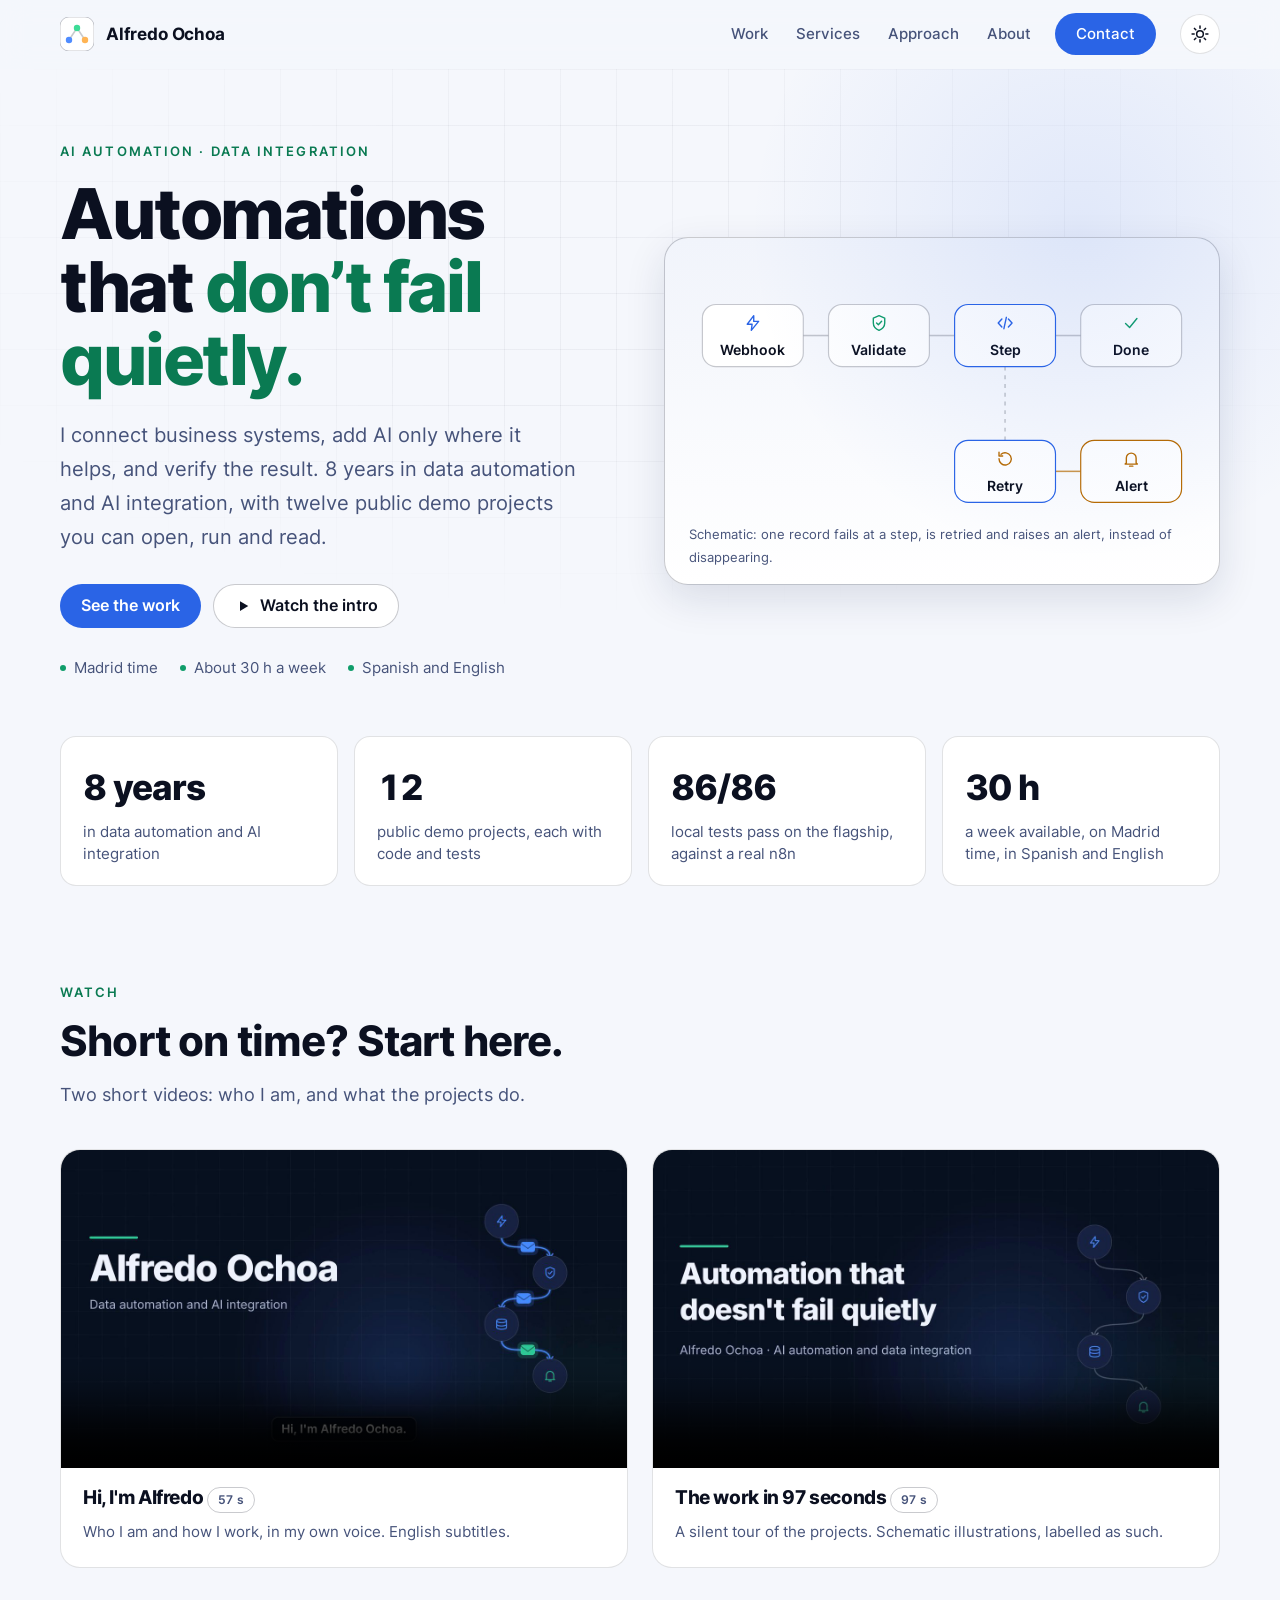
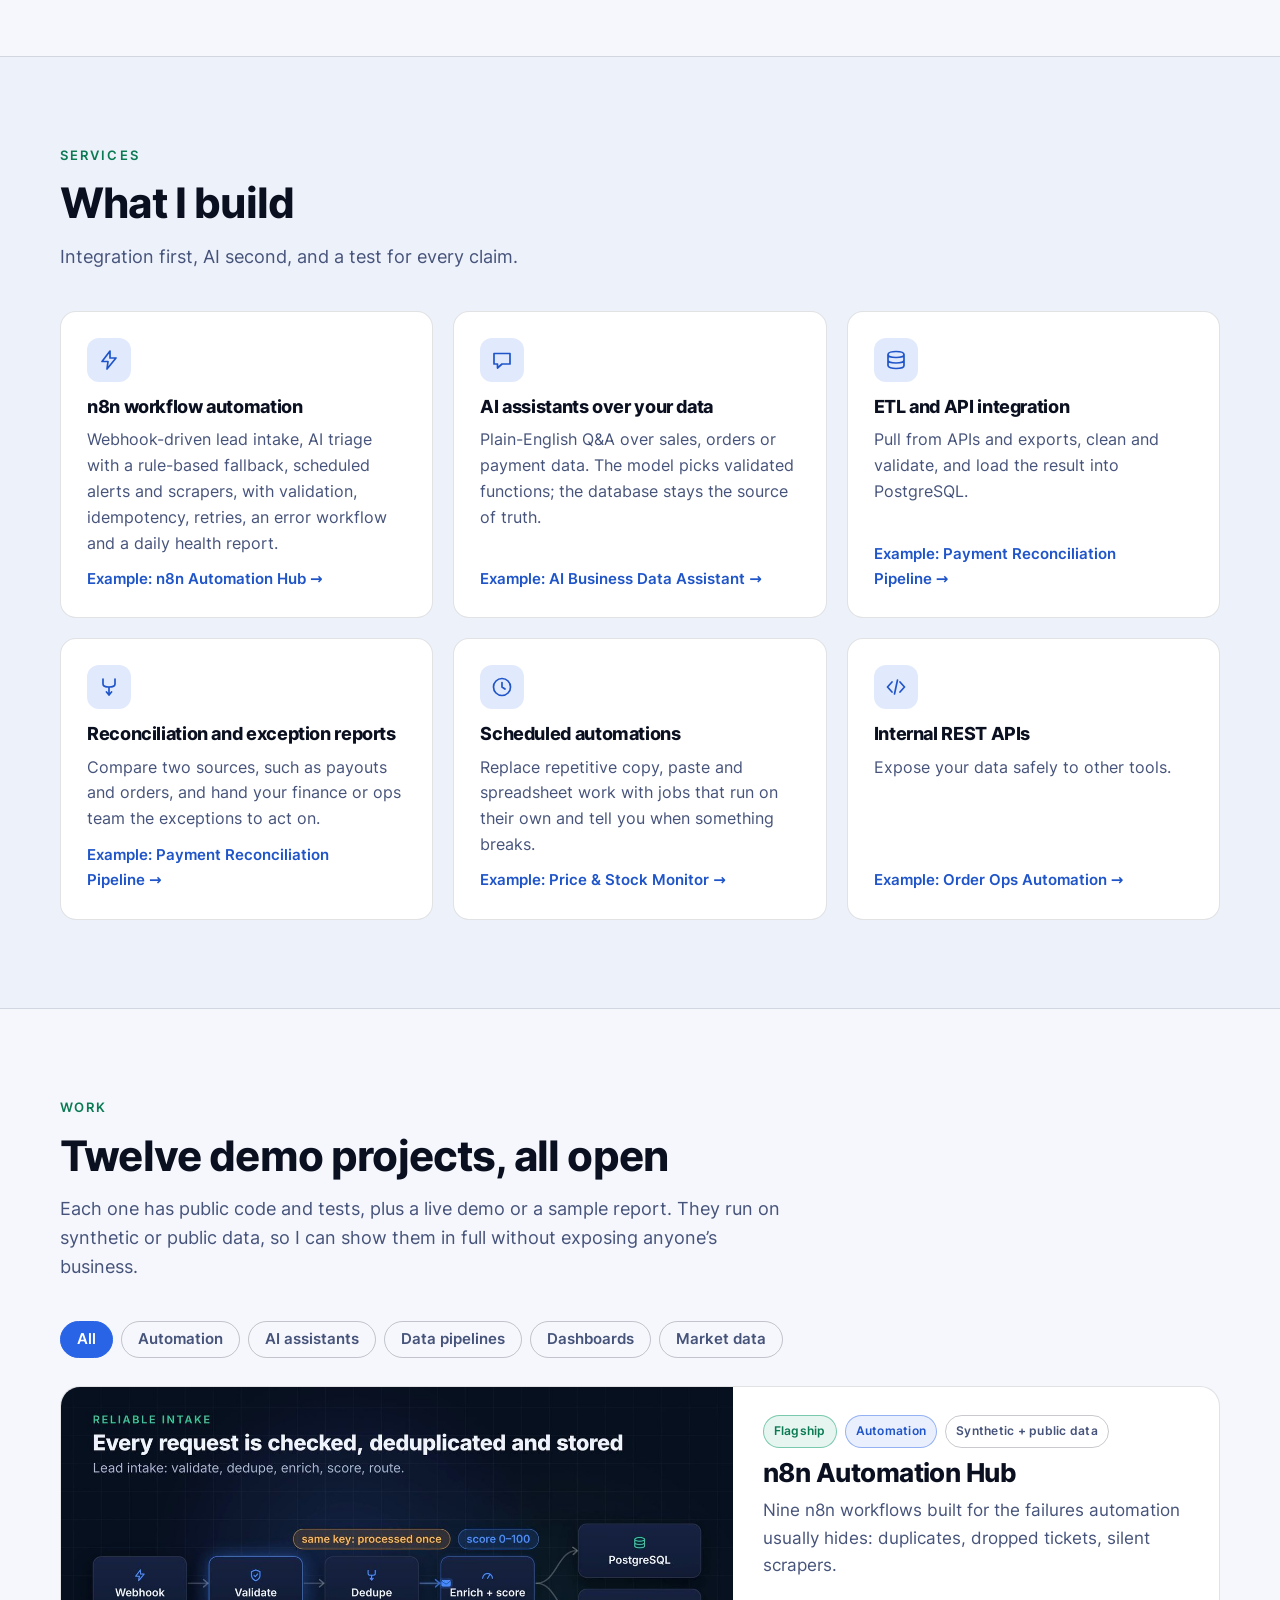
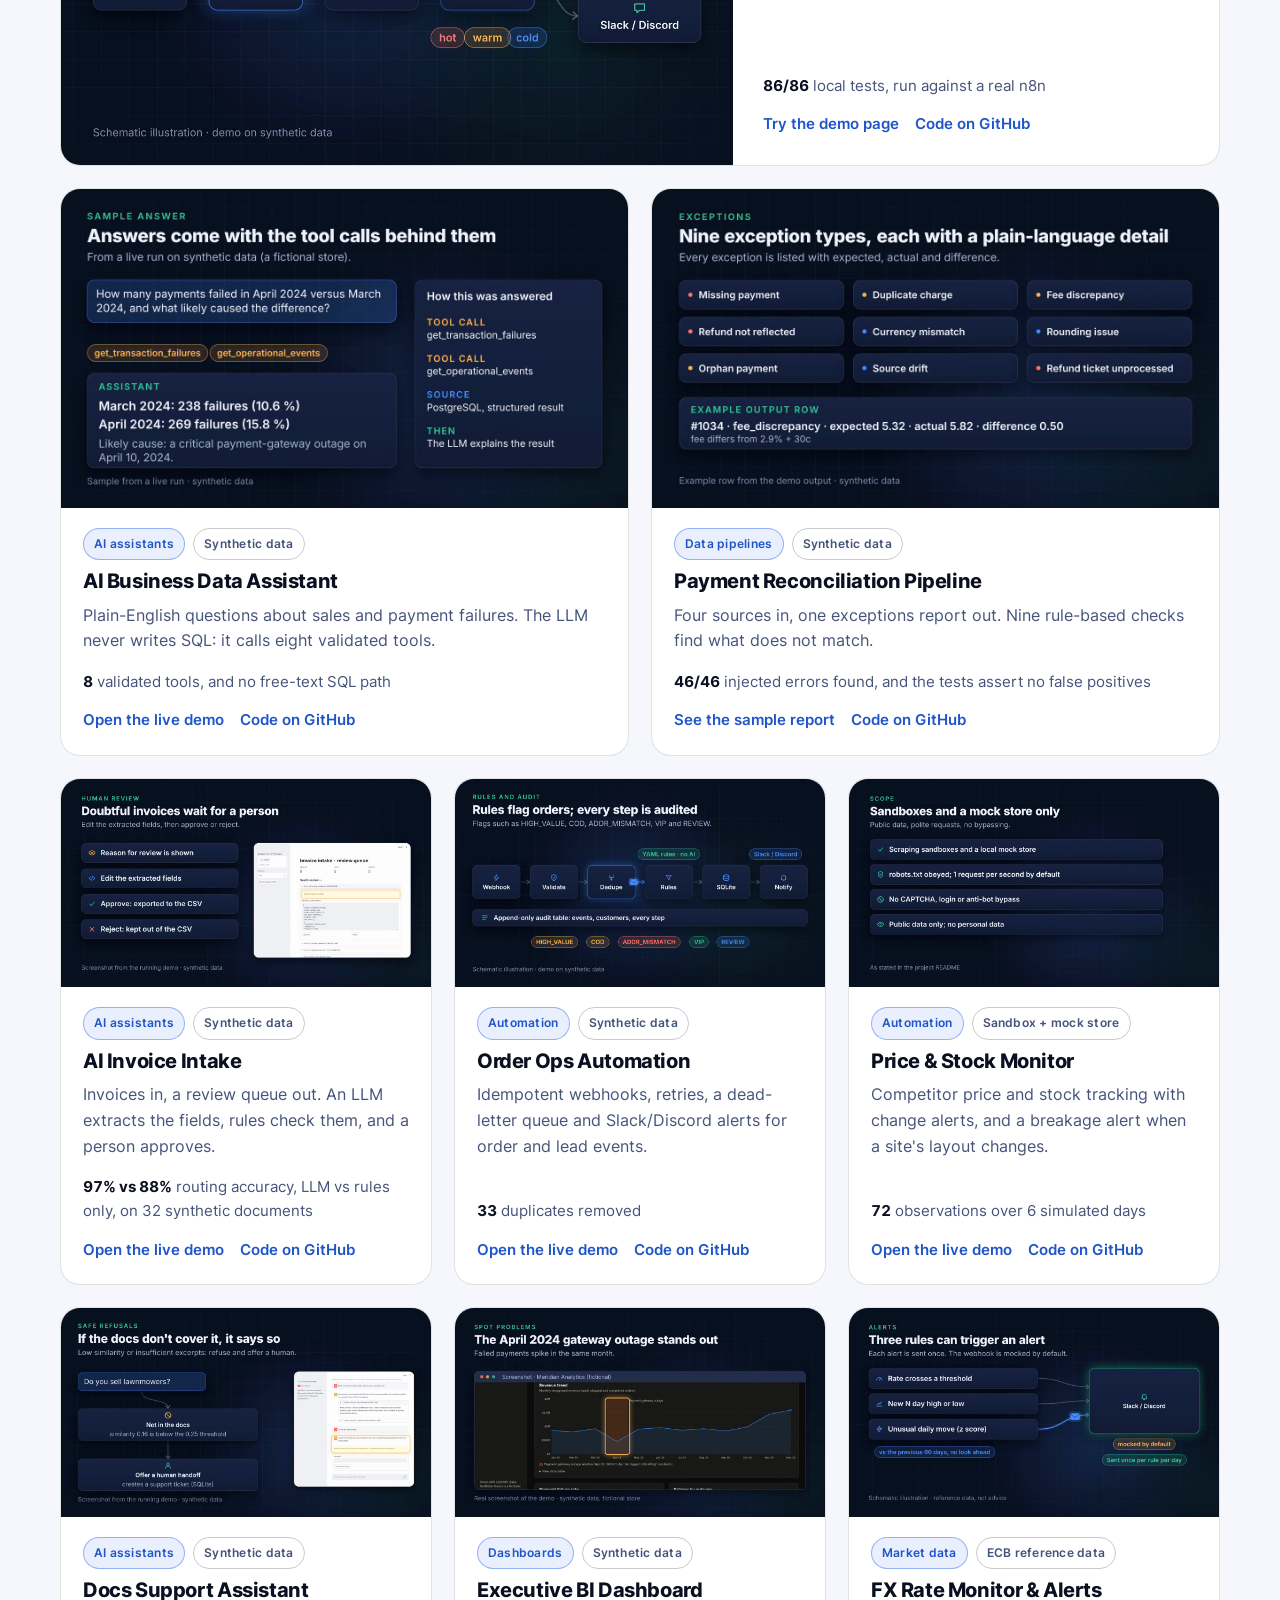
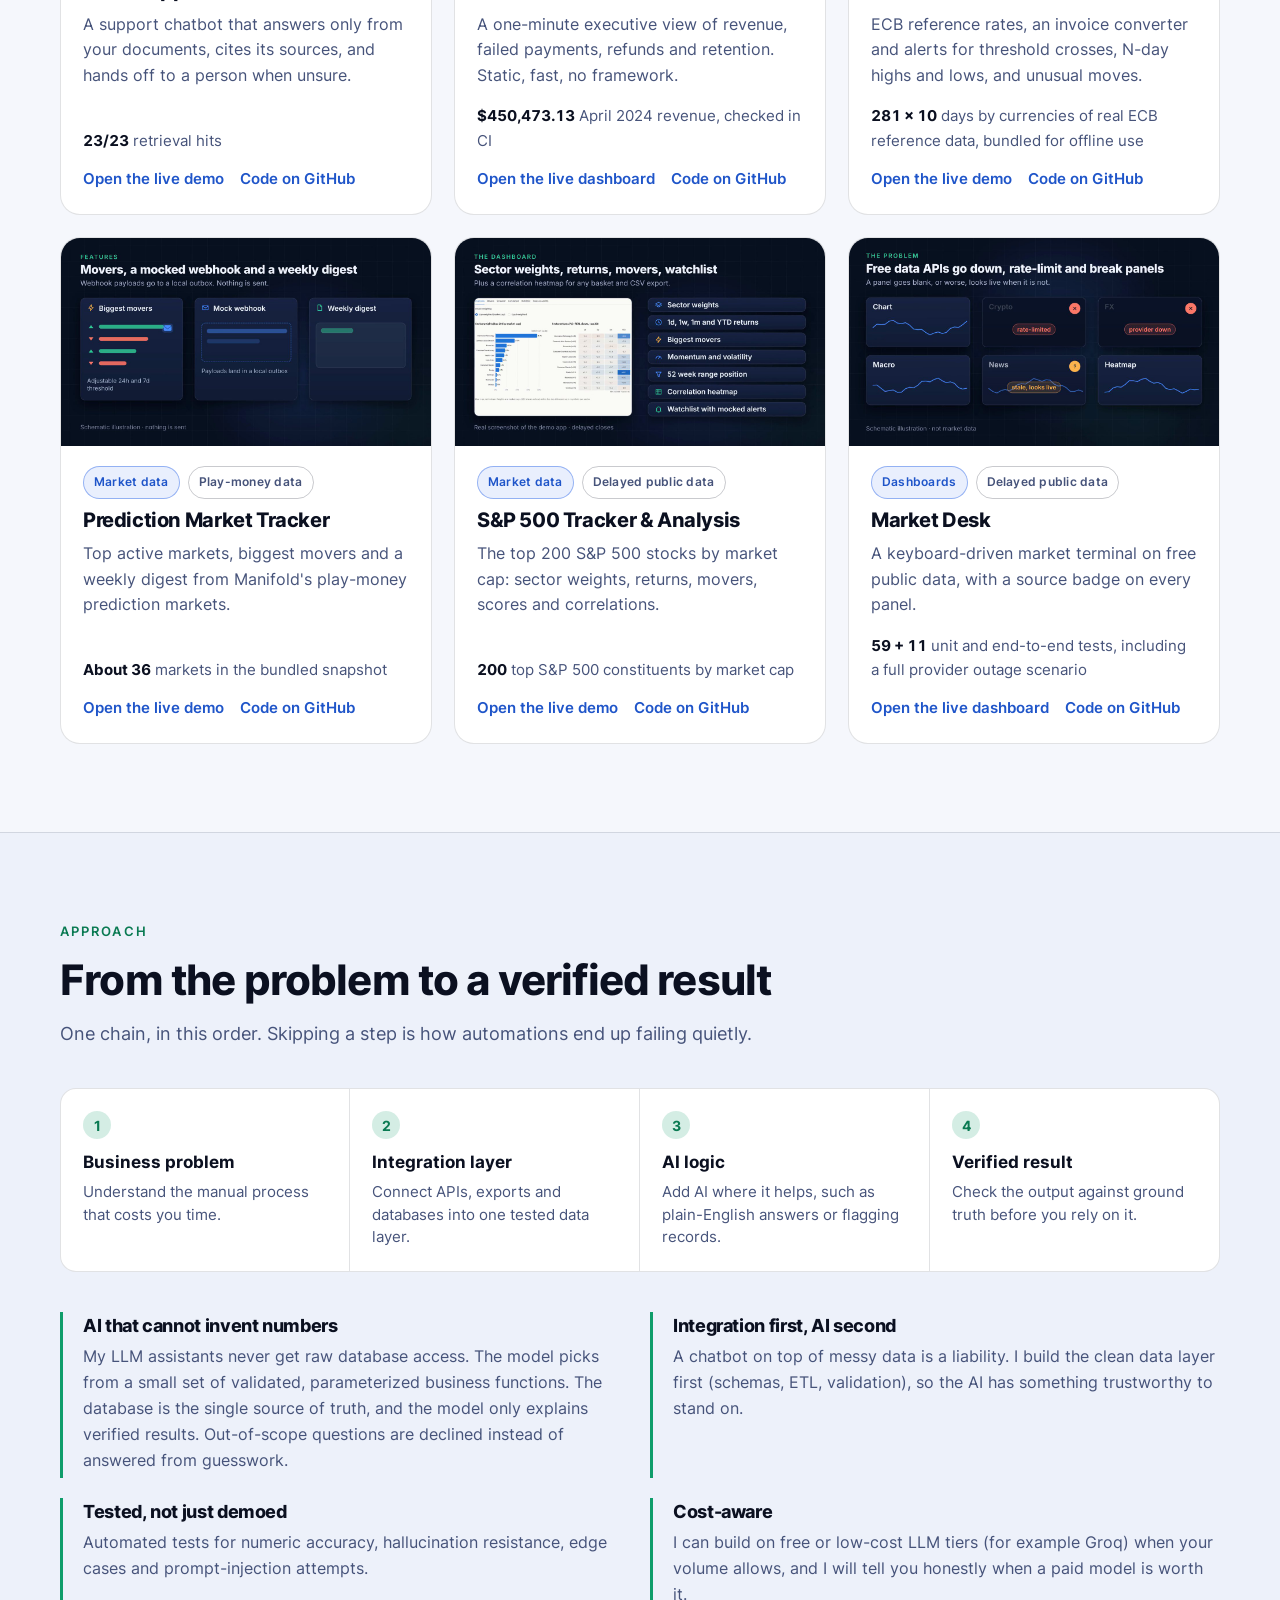
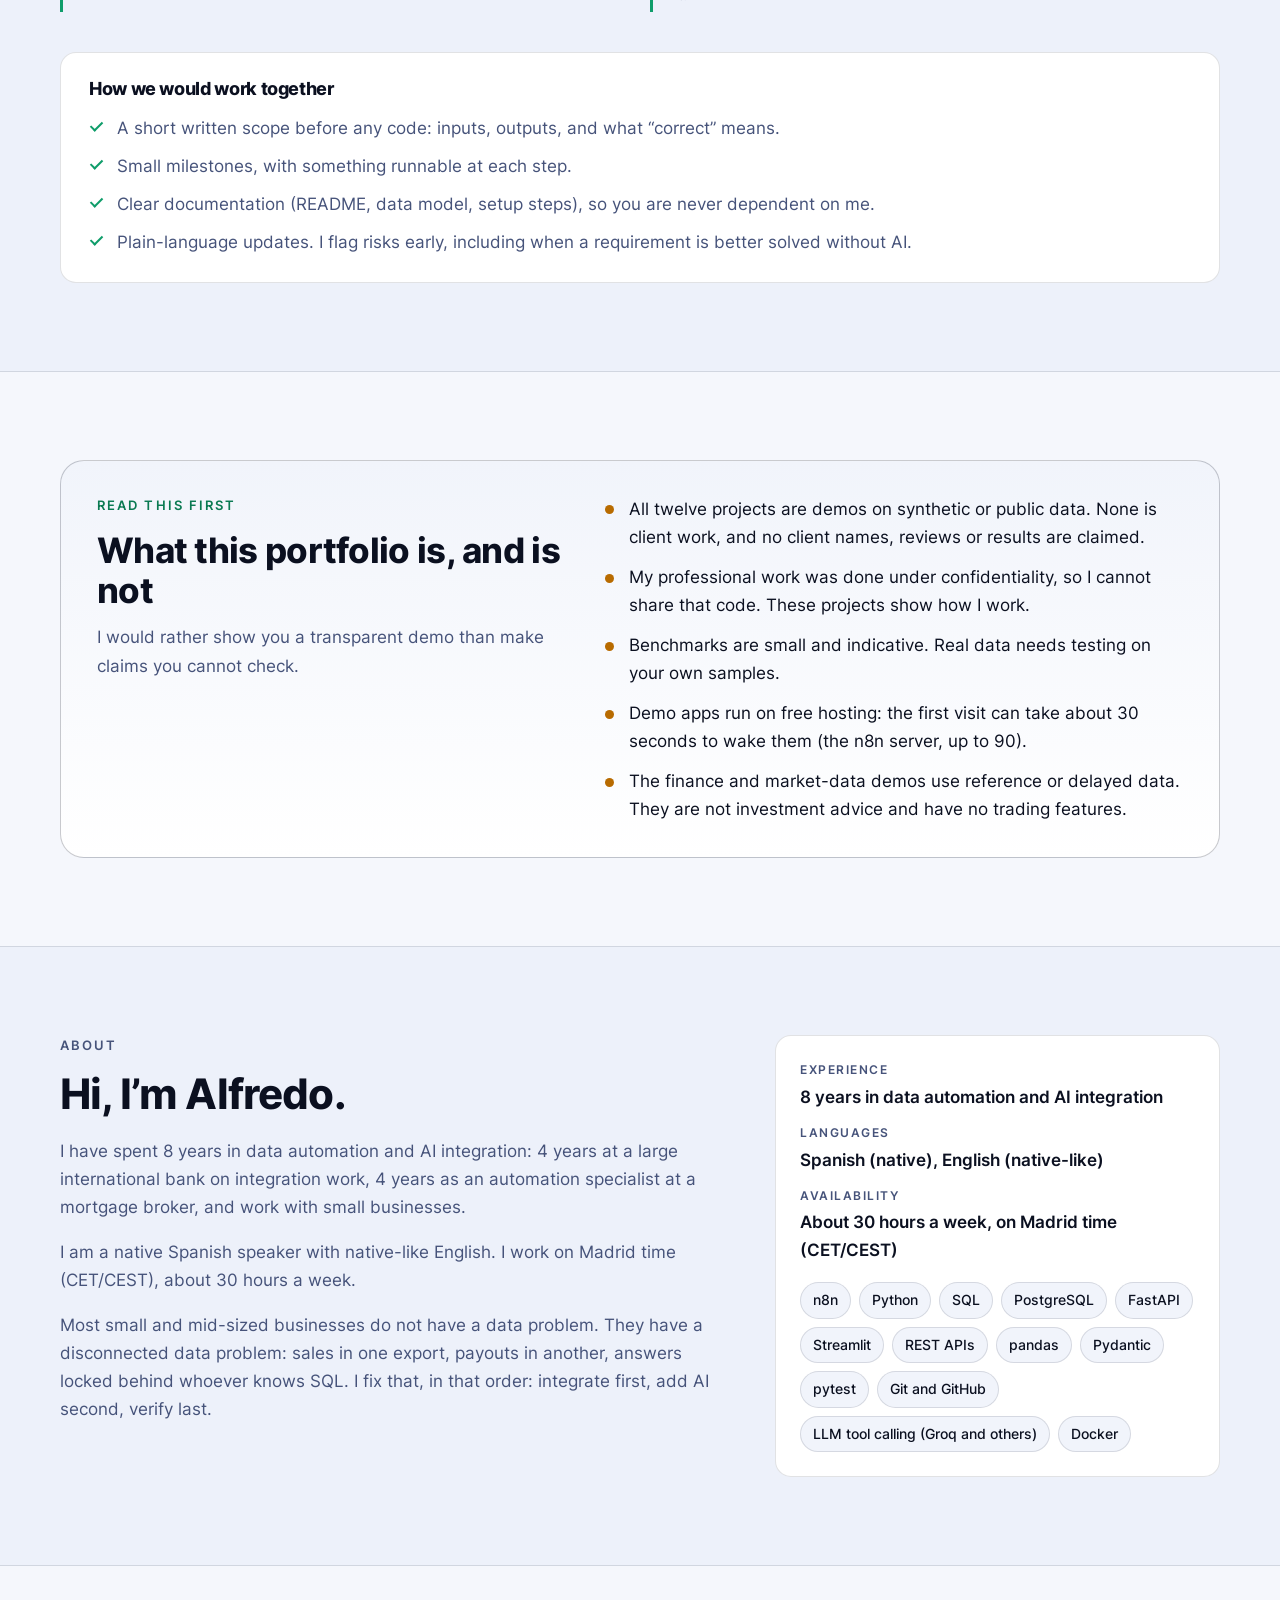
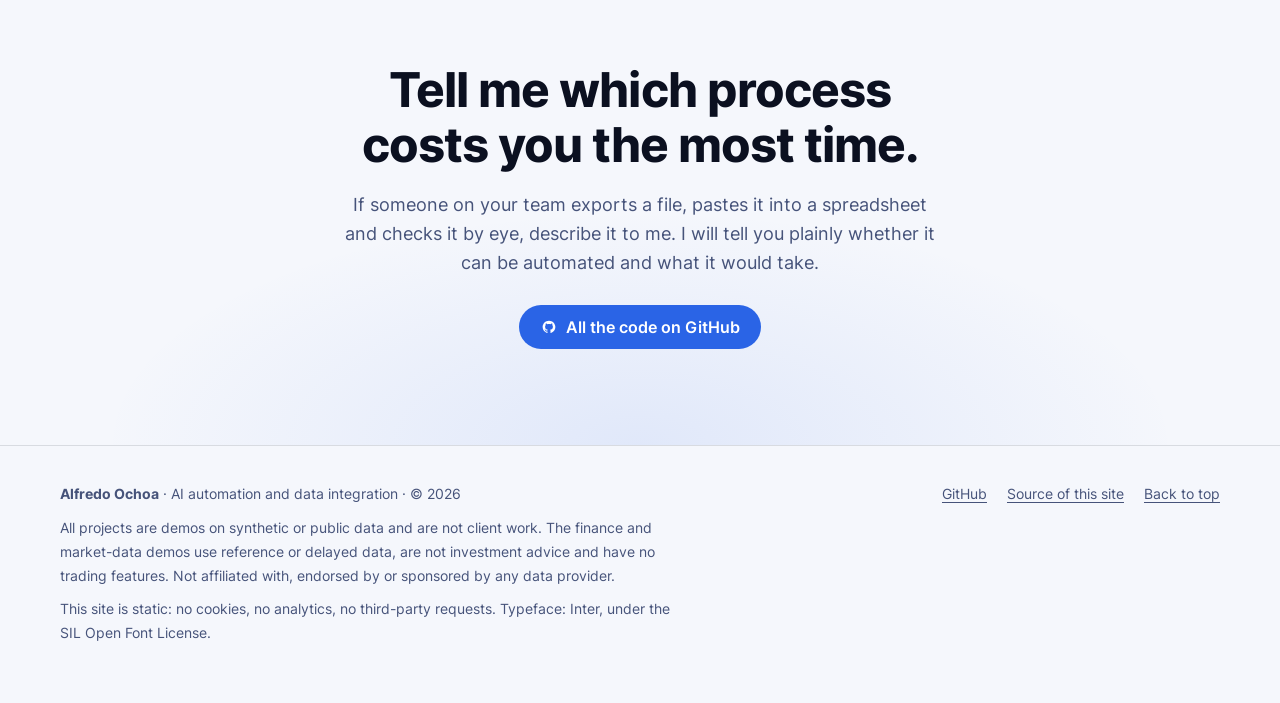
==== index.html @ 852fb8c2 "feat: portfolio site (static, GitHub Pages): home, 12 project pages, videos, CI check Co-Authored-By" ====
<!doctype html>
<html lang="en">
<head>
<meta charset="utf-8">
<meta name="viewport" content="width=device-width, initial-scale=1">
<title>Alfredo Ochoa | AI automation and data integration</title>
<meta name="description" content="Freelance AI automation and data integration: n8n workflows, Python data pipelines and AI assistants that take their numbers from validated queries. Twelve public demo projects with code, live demos and tests.">
<link rel="canonical" href="https://alfiochoa.github.io/">
<meta name="color-scheme" content="dark light">
<meta name="theme-color" content="#0b1020" media="(prefers-color-scheme: dark)">
<meta name="theme-color" content="#f5f7fc" media="(prefers-color-scheme: light)">
<meta property="og:type" content="website">
<meta property="og:site_name" content="Alfredo Ochoa">
<meta property="og:title" content="Alfredo Ochoa | AI automation and data integration">
<meta property="og:description" content="Freelance AI automation and data integration: n8n workflows, Python data pipelines and AI assistants that take their numbers from validated queries. Twelve public demo projects with code, live demos and tests.">
<meta property="og:url" content="https://alfiochoa.github.io/">
<meta property="og:image" content="https://alfiochoa.github.io/assets/og.png">
<meta name="twitter:card" content="summary_large_image">
<link rel="icon" href="/assets/favicon.svg" type="image/svg+xml">
<link rel="preload" href="/assets/fonts/inter-latin-wght-normal.woff2" as="font" type="font/woff2" crossorigin>
<link rel="stylesheet" href="/assets/site.css">
<script>(function(){try{var t=localStorage.getItem('theme');if(t==='light'||t==='dark')document.documentElement.setAttribute('data-theme',t)}catch(e){}document.documentElement.className+=' js'})()</script>
<script type="application/ld+json">{"@context":"https://schema.org","@type":"Person","name":"Alfredo Ochoa","url":"https://alfiochoa.github.io/","jobTitle":"AI automation and data integration freelancer","knowsLanguage":["es","en"],"knowsAbout":["n8n","Workflow automation","Python","Data integration","ETL","PostgreSQL","LLM tool calling","Data reconciliation"],"sameAs":["https://github.com/alfiochoa"]}</script>
</head>

<body id="top">
<a class="skip" href="#main">Skip to content</a>
<header class="site-header">
<div class="wrap bar">
<a class="brand" href="/" aria-label="Alfredo Ochoa, home"><svg viewBox="0 0 34 34" aria-hidden="true"><rect width="34" height="34" rx="9" style="fill:var(--card);stroke:var(--line-2)"/><path d="M9 23 L17 11 L25 23" fill="none" style="stroke:var(--line-2)" stroke-width="1.6"/><circle cx="9" cy="23" r="3.2" fill="#4f8cff"/><circle cx="17" cy="11" r="3.2" fill="#3ddc97"/><circle cx="25" cy="23" r="3.2" fill="#ffb454"/></svg><span>Alfredo Ochoa</span></a>
<nav class="nav" aria-label="Main"><a href="/#work">Work</a><a href="/#services">Services</a><a href="/#approach">Approach</a><a href="/#about">About</a><a class="btn btn-primary nav-cta" href="/#contact">Contact</a></nav>
<div class="bar-right">
<button class="icon-btn" id="theme-toggle" type="button" aria-label="Switch colour theme"><svg class="icon-moon" viewBox="0 0 24 24" aria-hidden="true" focusable="false"><path d="M20 14.5 A8.5 8.5 0 1 1 9.5 4 A7 7 0 0 0 20 14.5 Z"/></svg><svg class="icon-sun" viewBox="0 0 24 24" aria-hidden="true" focusable="false"><path d="M12 8 A4 4 0 1 0 12 16 A4 4 0 1 0 12 8 M12 2.5 V5 M12 19 V21.5 M2.5 12 H5 M19 12 H21.5 M5.3 5.3 L7 7 M17 17 L18.7 18.7 M5.3 18.7 L7 17 M17 7 L18.7 5.3"/></svg></button>
<details class="menu"><summary class="icon-btn" aria-label="Open menu"><svg class="" viewBox="0 0 24 24" aria-hidden="true" focusable="false"><path d="M4 7 H20 M4 12 H20 M4 17 H20"/></svg></summary><div class="menu-list"><a href="/#work">Work</a><a href="/#services">Services</a><a href="/#approach">Approach</a><a href="/#about">About</a><a href="/#contact">Contact</a></div></details>
</div>
</div>
</header>

<main id="main">
<section class="hero" aria-labelledby="h1"><div class="wrap hero-grid">
<div>
<p class="kicker">AI automation &middot; Data integration</p>
<h1 class="display" id="h1">Automations that <em>don&rsquo;t fail quietly.</em></h1>
<p class="lede">I connect business systems, add AI only where it helps, and verify the result. 8 years in data automation and AI integration, with twelve public demo projects you can open, run and read.</p>
<div class="cta-row"><a class="btn btn-primary" href="#work">See the work</a><a class="btn btn-ghost" href="#watch"><svg class="" viewBox="0 0 24 24" aria-hidden="true" focusable="false"><path d="M8 5.5 L19 12 L8 18.5 Z"/></svg>Watch the intro</a></div>
<ul class="meta"><li>Madrid time</li><li>About 30 h a week</li><li>Spanish and English</li></ul>
</div>
<figure class="flow-card"><svg class="flow-svg" viewBox="0 0 534 270" role="img" aria-label="Schematic: a record flows from a webhook through validation and a step. When the step fails, the record is retried and an alert is raised instead of the record disappearing.">
<path class="wire" d="M124 82 H150"/><path class="wire" d="M254 82 H280"/><path class="wire" d="M384 82 H410"/>
<path class="wire dash" d="M332 114 V190"/><path class="wire amber" d="M384 222 H410"/>
<g class="node "><rect x="20" y="50" width="104" height="64" rx="14"/><g transform="translate(62 59) scale(.84)"><path class="ico " d="M13 3 L5 13.5 H11 L10 21 L19 10 H13 Z"/></g><text x="72" y="102">Webhook</text></g><g class="node "><rect x="150" y="50" width="104" height="64" rx="14"/><g transform="translate(192 59) scale(.84)"><path class="ico m" d="M12 3 L19 6 V12 C19 16.5 15.5 19.5 12 21 C8.5 19.5 5 16.5 5 12 V6 Z M9 12 L11.2 14.2 L15.2 9.8"/></g><text x="202" y="102">Validate</text></g><g class="node on"><rect x="280" y="50" width="104" height="64" rx="14"/><g transform="translate(322 59) scale(.84)"><path class="ico " d="M8 7 L3.5 12 L8 17 M16 7 L20.5 12 L16 17 M13.5 5 L10.5 19"/></g><text x="332" y="102">Step</text></g><g class="node "><rect x="410" y="50" width="104" height="64" rx="14"/><g transform="translate(452 59) scale(.84)"><path class="ico m" d="M5 12.5 L10 17.5 L19 6.5"/></g><text x="462" y="102">Done</text></g>
<g class="node on"><rect x="280" y="190" width="104" height="64" rx="14"/><g transform="translate(322 199) scale(.84)"><path class="ico a" d="M4.5 12 A7.5 7.5 0 1 0 7 6.5 M4.5 4 V8.5 H9"/></g><text x="332" y="242">Retry</text></g><g class="node alert"><rect x="410" y="190" width="104" height="64" rx="14"/><g transform="translate(452 199) scale(.84)"><path class="ico a" d="M6 17 V11 A6 6 0 0 1 18 11 V17 L19.5 18.5 H4.5 Z M10 21 H14"/></g><text x="462" y="242">Alert</text></g>
<circle class="packet" r="5" cx="0" cy="0"/><circle class="packet p2" r="5" cx="0" cy="0"/><circle class="packet p3" r="5" cx="0" cy="0"/>
<circle class="packet amber" r="5.5" cx="0" cy="0"/>
</svg><figcaption>Schematic: one record fails at a step, is retried and raises an alert, instead of disappearing.</figcaption></figure>
</div></section>
<div class="wrap stats"><div class="stat reveal"><b>8 years</b><span>in data automation and AI integration</span></div><div class="stat reveal"><b>12</b><span>public demo projects, each with code and tests</span></div><div class="stat reveal"><b>86/86</b><span>local tests pass on the flagship, against a real n8n</span></div><div class="stat reveal"><b>30 h</b><span>a week available, on Madrid time, in Spanish and English</span></div></div>
<section id="watch" aria-labelledby="h-watch"><div class="wrap">
<div class="sec-head"><p class="kicker">Watch</p><h2 id="h-watch">Short on time? Start here.</h2><p>Two short videos: who I am, and what the projects do.</p></div>
<div class="videos"><div class="vcard reveal"><video controls preload="none" playsinline poster="/media/poster/intro.jpg" aria-label="Hi, I&#x27;m Alfredo"><source src="/media/video/intro.mp4" type="video/mp4"></video>
<div class="vbody"><h3>Hi, I&#x27;m Alfredo <span class="badge">57 s</span></h3><p>Who I am and how I work, in my own voice. English subtitles.</p></div></div><div class="vcard reveal"><video controls preload="none" playsinline poster="/media/poster/showreel.jpg" aria-label="The work in 97 seconds"><source src="/media/video/showreel.mp4" type="video/mp4"></video>
<div class="vbody"><h3>The work in 97 seconds <span class="badge">97 s</span></h3><p>A silent tour of the projects. Schematic illustrations, labelled as such.</p></div></div></div></div></section>
<section id="services" class="alt" aria-labelledby="h-svc"><div class="wrap">
<div class="sec-head"><p class="kicker">Services</p><h2 id="h-svc">What I build</h2><p>Integration first, AI second, and a test for every claim.</p></div>
<div class="grid-3"><article class="svc reveal"><div class="ic"><svg class="" viewBox="0 0 24 24" aria-hidden="true" focusable="false"><path d="M13 3 L5 13.5 H11 L10 21 L19 10 H13 Z"/></svg></div><h3>n8n workflow automation</h3><p>Webhook-driven lead intake, AI triage with a rule-based fallback, scheduled alerts and scrapers, with validation, idempotency, retries, an error workflow and a daily health report.</p>
<a class="more" href="/projects/n8n-automation-hub/">Example: n8n Automation Hub&nbsp;&rarr;</a></article><article class="svc reveal"><div class="ic"><svg class="" viewBox="0 0 24 24" aria-hidden="true" focusable="false"><path d="M4 5.5 H20 V16 H12 L7.5 20 V16 H4 Z"/></svg></div><h3>AI assistants over your data</h3><p>Plain-English Q&amp;A over sales, orders or payment data. The model picks validated functions; the database stays the source of truth.</p>
<a class="more" href="/projects/ai-business-data-assistant/">Example: AI Business Data Assistant&nbsp;&rarr;</a></article><article class="svc reveal"><div class="ic"><svg class="" viewBox="0 0 24 24" aria-hidden="true" focusable="false"><path d="M4 6.5 C4 4.5 8 3.5 12 3.5 S20 4.5 20 6.5 V17.5 C20 19.5 16 20.5 12 20.5 S4 19.5 4 17.5 Z M4 12 C4 14 8 15 12 15 S20 14 20 12 M4 6.5 C4 8.5 8 9.5 12 9.5 S20 8.5 20 6.5"/></svg></div><h3>ETL and API integration</h3><p>Pull from APIs and exports, clean and validate, and load the result into PostgreSQL.</p>
<a class="more" href="/projects/payment-reconciliation-pipeline/">Example: Payment Reconciliation Pipeline&nbsp;&rarr;</a></article><article class="svc reveal"><div class="ic"><svg class="" viewBox="0 0 24 24" aria-hidden="true" focusable="false"><path d="M6 4 V9 C6 12 9 12 12 12 M18 4 V9 C18 12 15 12 12 12 V20 M9.5 17 L12 20 L14.5 17"/></svg></div><h3>Reconciliation and exception reports</h3><p>Compare two sources, such as payouts and orders, and hand your finance or ops team the exceptions to act on.</p>
<a class="more" href="/projects/payment-reconciliation-pipeline/">Example: Payment Reconciliation Pipeline&nbsp;&rarr;</a></article><article class="svc reveal"><div class="ic"><svg class="" viewBox="0 0 24 24" aria-hidden="true" focusable="false"><path d="M12 3.5 A8.5 8.5 0 1 0 12 20.5 A8.5 8.5 0 1 0 12 3.5 M12 7.5 V12 L15 14"/></svg></div><h3>Scheduled automations</h3><p>Replace repetitive copy, paste and spreadsheet work with jobs that run on their own and tell you when something breaks.</p>
<a class="more" href="/projects/price-stock-monitor/">Example: Price &amp; Stock Monitor&nbsp;&rarr;</a></article><article class="svc reveal"><div class="ic"><svg class="" viewBox="0 0 24 24" aria-hidden="true" focusable="false"><path d="M8 7 L3.5 12 L8 17 M16 7 L20.5 12 L16 17 M13.5 5 L10.5 19"/></svg></div><h3>Internal REST APIs</h3><p>Expose your data safely to other tools.</p>
<a class="more" href="/projects/order-ops-automation/">Example: Order Ops Automation&nbsp;&rarr;</a></article></div></div></section>
<section id="work" aria-labelledby="h-work"><div class="wrap">
<div class="sec-head"><p class="kicker">Work</p><h2 id="h-work">Twelve demo projects, all open</h2><p>Each one has public code and tests, plus a live demo or a sample report. They run on synthetic or public data, so I can show them in full without exposing anyone&rsquo;s business.</p></div>
<div class="filters" role="group" aria-label="Filter projects"><button class="chip" type="button" data-filter="all" aria-pressed="true">All</button><button class="chip" type="button" data-filter="Automation" aria-pressed="false">Automation</button><button class="chip" type="button" data-filter="AI assistants" aria-pressed="false">AI assistants</button><button class="chip" type="button" data-filter="Data pipelines" aria-pressed="false">Data pipelines</button><button class="chip" type="button" data-filter="Dashboards" aria-pressed="false">Dashboards</button><button class="chip" type="button" data-filter="Market data" aria-pressed="false">Market data</button></div><p class="sr" id="filter-status" role="status" aria-live="polite"></p>
<div class="cards"><article class="card reveal flagship" data-cat="Automation">
<a class="card-media" href="/projects/n8n-automation-hub/" tabindex="-1" aria-hidden="true"><img src="/media/poster/n8n-automation-hub.jpg" width="1280" height="720" loading="lazy" alt=""></a>
<div class="card-body">
<div class="badges"><span class="badge flag">Flagship</span><span class="badge cat">Automation</span><span class="badge">Synthetic + public data</span></div>
<h3><a href="/projects/n8n-automation-hub/">n8n Automation Hub</a></h3>
<p>Nine n8n workflows built for the failures automation usually hides: duplicates, dropped tickets, silent scrapers.</p>
<p class="keystat"><b>86/86</b> local tests, run against a real n8n</p>
<div class="card-links"><a href="https://alfiochoa.github.io/n8n-automation-hub/">Try the demo page</a><a href="https://github.com/alfiochoa/n8n-automation-hub">Code on GitHub</a></div>
</div>
</article><article class="card reveal featured" data-cat="AI assistants">
<a class="card-media" href="/projects/ai-business-data-assistant/" tabindex="-1" aria-hidden="true"><img src="/media/poster/ai-business-data-assistant.jpg" width="1280" height="720" loading="lazy" alt=""></a>
<div class="card-body">
<div class="badges"><span class="badge cat">AI assistants</span><span class="badge">Synthetic data</span></div>
<h3><a href="/projects/ai-business-data-assistant/">AI Business Data Assistant</a></h3>
<p>Plain-English questions about sales and payment failures. The LLM never writes SQL: it calls eight validated tools.</p>
<p class="keystat"><b>8</b> validated tools, and no free-text SQL path</p>
<div class="card-links"><a href="https://alfredo-business-assistant.streamlit.app/">Open the live demo</a><a href="https://github.com/alfiochoa/ai-business-data-assistant">Code on GitHub</a></div>
</div>
</article><article class="card reveal featured" data-cat="Data pipelines">
<a class="card-media" href="/projects/payment-reconciliation-pipeline/" tabindex="-1" aria-hidden="true"><img src="/media/poster/payment-reconciliation-pipeline.jpg" width="1280" height="720" loading="lazy" alt=""></a>
<div class="card-body">
<div class="badges"><span class="badge cat">Data pipelines</span><span class="badge">Synthetic data</span></div>
<h3><a href="/projects/payment-reconciliation-pipeline/">Payment Reconciliation Pipeline</a></h3>
<p>Four sources in, one exceptions report out. Nine rule-based checks find what does not match.</p>
<p class="keystat"><b>46/46</b> injected errors found, and the tests assert no false positives</p>
<div class="card-links"><a href="https://alfiochoa.github.io/payment-reconciliation-pipeline/">See the sample report</a><a href="https://github.com/alfiochoa/payment-reconciliation-pipeline">Code on GitHub</a></div>
</div>
</article><article class="card reveal" data-cat="AI assistants">
<a class="card-media" href="/projects/ai-invoice-intake/" tabindex="-1" aria-hidden="true"><img src="/media/poster/ai-invoice-intake.jpg" width="1280" height="720" loading="lazy" alt=""></a>
<div class="card-body">
<div class="badges"><span class="badge cat">AI assistants</span><span class="badge">Synthetic data</span></div>
<h3><a href="/projects/ai-invoice-intake/">AI Invoice Intake</a></h3>
<p>Invoices in, a review queue out. An LLM extracts the fields, rules check them, and a person approves.</p>
<p class="keystat"><b>97% vs 88%</b> routing accuracy, LLM vs rules only, on 32 synthetic documents</p>
<div class="card-links"><a href="https://alfredo-invoice.streamlit.app/">Open the live demo</a><a href="https://github.com/alfiochoa/ai-invoice-intake">Code on GitHub</a></div>
</div>
</article><article class="card reveal" data-cat="Automation">
<a class="card-media" href="/projects/order-ops-automation/" tabindex="-1" aria-hidden="true"><img src="/media/poster/order-ops-automation.jpg" width="1280" height="720" loading="lazy" alt=""></a>
<div class="card-body">
<div class="badges"><span class="badge cat">Automation</span><span class="badge">Synthetic data</span></div>
<h3><a href="/projects/order-ops-automation/">Order Ops Automation</a></h3>
<p>Idempotent webhooks, retries, a dead-letter queue and Slack/Discord alerts for order and lead events.</p>
<p class="keystat"><b>33</b> duplicates removed</p>
<div class="card-links"><a href="https://alfredo-ops-automation.streamlit.app/">Open the live demo</a><a href="https://github.com/alfiochoa/order-ops-automation">Code on GitHub</a></div>
</div>
</article><article class="card reveal" data-cat="Automation">
<a class="card-media" href="/projects/price-stock-monitor/" tabindex="-1" aria-hidden="true"><img src="/media/poster/price-stock-monitor.jpg" width="1280" height="720" loading="lazy" alt=""></a>
<div class="card-body">
<div class="badges"><span class="badge cat">Automation</span><span class="badge">Sandbox + mock store</span></div>
<h3><a href="/projects/price-stock-monitor/">Price &amp; Stock Monitor</a></h3>
<p>Competitor price and stock tracking with change alerts, and a breakage alert when a site&#x27;s layout changes.</p>
<p class="keystat"><b>72</b> observations over 6 simulated days</p>
<div class="card-links"><a href="https://alfredo-price-stock-monitor.streamlit.app/">Open the live demo</a><a href="https://github.com/alfiochoa/price-stock-monitor">Code on GitHub</a></div>
</div>
</article><article class="card reveal" data-cat="AI assistants">
<a class="card-media" href="/projects/docs-support-assistant/" tabindex="-1" aria-hidden="true"><img src="/media/poster/docs-support-assistant.jpg" width="1280" height="720" loading="lazy" alt=""></a>
<div class="card-body">
<div class="badges"><span class="badge cat">AI assistants</span><span class="badge">Synthetic data</span></div>
<h3><a href="/projects/docs-support-assistant/">Docs Support Assistant</a></h3>
<p>A support chatbot that answers only from your documents, cites its sources, and hands off to a person when unsure.</p>
<p class="keystat"><b>23/23</b> retrieval hits</p>
<div class="card-links"><a href="https://alfredo-docs-assistant.streamlit.app/">Open the live demo</a><a href="https://github.com/alfiochoa/docs-support-assistant">Code on GitHub</a></div>
</div>
</article><article class="card reveal" data-cat="Dashboards">
<a class="card-media" href="/projects/executive-bi-dashboard/" tabindex="-1" aria-hidden="true"><img src="/media/poster/executive-bi-dashboard.jpg" width="1280" height="720" loading="lazy" alt=""></a>
<div class="card-body">
<div class="badges"><span class="badge cat">Dashboards</span><span class="badge">Synthetic data</span></div>
<h3><a href="/projects/executive-bi-dashboard/">Executive BI Dashboard</a></h3>
<p>A one-minute executive view of revenue, failed payments, refunds and retention. Static, fast, no framework.</p>
<p class="keystat"><b>$450,473.13</b> April 2024 revenue, checked in CI</p>
<div class="card-links"><a href="https://alfiochoa.github.io/executive-bi-dashboard/">Open the live dashboard</a><a href="https://github.com/alfiochoa/executive-bi-dashboard">Code on GitHub</a></div>
</div>
</article><article class="card reveal" data-cat="Market data">
<a class="card-media" href="/projects/fx-rate-monitor/" tabindex="-1" aria-hidden="true"><img src="/media/poster/fx-rate-monitor.jpg" width="1280" height="720" loading="lazy" alt=""></a>
<div class="card-body">
<div class="badges"><span class="badge cat">Market data</span><span class="badge">ECB reference data</span></div>
<h3><a href="/projects/fx-rate-monitor/">FX Rate Monitor &amp; Alerts</a></h3>
<p>ECB reference rates, an invoice converter and alerts for threshold crosses, N-day highs and lows, and unusual moves.</p>
<p class="keystat"><b>281 × 10</b> days by currencies of real ECB reference data, bundled for offline use</p>
<div class="card-links"><a href="https://alfredo-fx-monitor.streamlit.app/">Open the live demo</a><a href="https://github.com/alfiochoa/fx-rate-monitor">Code on GitHub</a></div>
</div>
</article><article class="card reveal" data-cat="Market data">
<a class="card-media" href="/projects/prediction-market-tracker/" tabindex="-1" aria-hidden="true"><img src="/media/poster/prediction-market-tracker.jpg" width="1280" height="720" loading="lazy" alt=""></a>
<div class="card-body">
<div class="badges"><span class="badge cat">Market data</span><span class="badge">Play-money data</span></div>
<h3><a href="/projects/prediction-market-tracker/">Prediction Market Tracker</a></h3>
<p>Top active markets, biggest movers and a weekly digest from Manifold&#x27;s play-money prediction markets.</p>
<p class="keystat"><b>About 36</b> markets in the bundled snapshot</p>
<div class="card-links"><a href="https://prediction-market-tracker.streamlit.app/">Open the live demo</a><a href="https://github.com/alfiochoa/prediction-market-tracker">Code on GitHub</a></div>
</div>
</article><article class="card reveal" data-cat="Market data">
<a class="card-media" href="/projects/sp500-tracker/" tabindex="-1" aria-hidden="true"><img src="/media/poster/sp500-tracker.jpg" width="1280" height="720" loading="lazy" alt=""></a>
<div class="card-body">
<div class="badges"><span class="badge cat">Market data</span><span class="badge">Delayed public data</span></div>
<h3><a href="/projects/sp500-tracker/">S&amp;P 500 Tracker &amp; Analysis</a></h3>
<p>The top 200 S&amp;P 500 stocks by market cap: sector weights, returns, movers, scores and correlations.</p>
<p class="keystat"><b>200</b> top S&amp;P 500 constituents by market cap</p>
<div class="card-links"><a href="https://alfredo-sp500-tracker.streamlit.app/">Open the live demo</a><a href="https://github.com/alfiochoa/sp500-tracker">Code on GitHub</a></div>
</div>
</article><article class="card reveal" data-cat="Dashboards">
<a class="card-media" href="/projects/market-desk/" tabindex="-1" aria-hidden="true"><img src="/media/poster/market-desk.jpg" width="1280" height="720" loading="lazy" alt=""></a>
<div class="card-body">
<div class="badges"><span class="badge cat">Dashboards</span><span class="badge">Delayed public data</span></div>
<h3><a href="/projects/market-desk/">Market Desk</a></h3>
<p>A keyboard-driven market terminal on free public data, with a source badge on every panel.</p>
<p class="keystat"><b>59 + 11</b> unit and end-to-end tests, including a full provider outage scenario</p>
<div class="card-links"><a href="https://alfiochoa.github.io/market-desk/">Open the live dashboard</a><a href="https://github.com/alfiochoa/market-desk">Code on GitHub</a></div>
</div>
</article></div></div></section>
<section id="approach" class="alt" aria-labelledby="h-app"><div class="wrap">
<div class="sec-head"><p class="kicker">Approach</p><h2 id="h-app">From the problem to a verified result</h2><p>One chain, in this order. Skipping a step is how automations end up failing quietly.</p></div>
<ol class="flow"><li><b>Business problem</b><span>Understand the manual process that costs you time.</span></li><li><b>Integration layer</b><span>Connect APIs, exports and databases into one tested data layer.</span></li><li><b>AI logic</b><span>Add AI where it helps, such as plain-English answers or flagging records.</span></li><li><b>Verified result</b><span>Check the output against ground truth before you rely on it.</span></li></ol><div class="principles"><div class="principle reveal"><h3>AI that cannot invent numbers</h3><p>My LLM assistants never get raw database access. The model picks from a small set of validated, parameterized business functions. The database is the single source of truth, and the model only explains verified results. Out-of-scope questions are declined instead of answered from guesswork.</p></div><div class="principle reveal"><h3>Integration first, AI second</h3><p>A chatbot on top of messy data is a liability. I build the clean data layer first (schemas, ETL, validation), so the AI has something trustworthy to stand on.</p></div><div class="principle reveal"><h3>Tested, not just demoed</h3><p>Automated tests for numeric accuracy, hallucination resistance, edge cases and prompt-injection attempts.</p></div><div class="principle reveal"><h3>Cost-aware</h3><p>I can build on free or low-cost LLM tiers (for example Groq) when your volume allows, and I will tell you honestly when a paid model is worth it.</p></div></div>
<div class="how reveal"><h3>How we would work together</h3><ul><li>A short written scope before any code: inputs, outputs, and what “correct” means.</li><li>Small milestones, with something runnable at each step.</li><li>Clear documentation (README, data model, setup steps), so you are never dependent on me.</li><li>Plain-language updates. I flag risks early, including when a requirement is better solved without AI.</li></ul></div></div></section>
<section aria-labelledby="h-hon"><div class="wrap"><div class="honest reveal">
<div><p class="kicker">Read this first</p><h2 id="h-hon">What this portfolio is, and is not</h2><p class="lead">I would rather show you a transparent demo than make claims you cannot check.</p></div>
<ul><li>All twelve projects are demos on synthetic or public data. None is client work, and no client names, reviews or results are claimed.</li><li>My professional work was done under confidentiality, so I cannot share that code. These projects show how I work.</li><li>Benchmarks are small and indicative. Real data needs testing on your own samples.</li><li>Demo apps run on free hosting: the first visit can take about 30 seconds to wake them (the n8n server, up to 90).</li><li>The finance and market-data demos use reference or delayed data. They are not investment advice and have no trading features.</li></ul></div></div></section>
<section id="about" class="alt" aria-labelledby="h-about"><div class="wrap about">
<div><p class="kicker">About</p><h2 id="h-about" style="font-size:clamp(1.8rem,3.4vw,2.6rem);margin-bottom:18px">Hi, I&rsquo;m Alfredo.</h2><p>I have spent 8 years in data automation and AI integration: 4 years at a large international bank on integration work, 4 years as an automation specialist at a mortgage broker, and work with small businesses.</p><p>I am a native Spanish speaker with native-like English. I work on Madrid time (CET/CEST), about 30 hours a week.</p><p>Most small and mid-sized businesses do not have a data problem. They have a disconnected data problem: sales in one export, payouts in another, answers locked behind whoever knows SQL. I fix that, in that order: integrate first, add AI second, verify last.</p></div>
<aside class="facts reveal"><dl><div><dt>Experience</dt><dd>8 years in data automation and AI integration</dd></div><div><dt>Languages</dt><dd>Spanish (native), English (native-like)</dd></div>
<div><dt>Availability</dt><dd>About 30 hours a week, on Madrid time (CET/CEST)</dd></div></dl>
<div class="tags"><span class="tag">n8n</span><span class="tag">Python</span><span class="tag">SQL</span><span class="tag">PostgreSQL</span><span class="tag">FastAPI</span><span class="tag">Streamlit</span><span class="tag">REST APIs</span><span class="tag">pandas</span><span class="tag">Pydantic</span><span class="tag">pytest</span><span class="tag">Git and GitHub</span><span class="tag">LLM tool calling (Groq and others)</span><span class="tag">Docker</span></div></aside></div></section>
<section id="contact" class="contact" aria-labelledby="h-contact"><div class="wrap">
<h2 id="h-contact">Tell me which process costs you the most time.</h2>
<p>If someone on your team exports a file, pastes it into a spreadsheet and checks it by eye, describe it to me. I will tell you plainly whether it can be automated and what it would take.</p>
<div class="cta-row"><a class="btn btn-primary" href="https://github.com/alfiochoa"><svg class="" viewBox="0 0 24 24" aria-hidden="true" focusable="false"><path d="M12 3.5 C7.3 3.5 3.5 7.3 3.5 12 C3.5 15.8 6 18.9 9.4 20 C9.8 20.1 10 19.8 10 19.5 V18 C7.7 18.5 7.2 16.9 7.2 16.9 C6.8 15.9 6.3 15.7 6.3 15.7 C5.5 15.2 6.4 15.2 6.4 15.2 C7.2 15.3 7.7 16 7.7 16 C8.4 17.3 9.6 16.9 10 16.7 C10.1 16.2 10.3 15.8 10.5 15.6 C8.7 15.4 6.8 14.7 6.8 11.6 C6.8 10.7 7.1 10 7.7 9.4 C7.6 9.2 7.3 8.4 7.7 7.3 C7.7 7.3 8.4 7.1 10 8.2 C10.7 8 11.3 7.9 12 7.9 C12.7 7.9 13.3 8 14 8.2 C15.6 7.1 16.3 7.3 16.3 7.3 C16.7 8.4 16.4 9.2 16.3 9.4 C16.9 10 17.2 10.7 17.2 11.6 C17.2 14.7 15.3 15.4 13.5 15.6 C13.8 15.9 14 16.3 14 17 V19.5 C14 19.8 14.2 20.1 14.6 20 C18 18.9 20.5 15.8 20.5 12 C20.5 7.3 16.7 3.5 12 3.5 Z"/></svg>All the code on GitHub</a></div></div></section>
</main>
<footer>
<div class="wrap cols">
<div>
<p><strong>Alfredo Ochoa</strong> &middot; AI automation and data integration &middot; &copy; 2026</p>
<p>All projects are demos on synthetic or public data and are not client work. The finance and market-data demos use reference or delayed data, are not investment advice and have no trading features. Not affiliated with, endorsed by or sponsored by any data provider.</p>
<p>This site is static: no cookies, no analytics, no third-party requests. Typeface: Inter, under the SIL Open Font License.</p>
</div>
<div class="links"><a href="https://github.com/alfiochoa">GitHub</a><a href="https://github.com/alfiochoa/alfiochoa.github.io">Source of this site</a><a href="#top">Back to top</a></div>
</div>
</footer>
<script src="/assets/site.js" defer></script>
</body>
</html>
---- assets/site.css ----
/* Portfolio of Alfredo Ochoa. Hand-written CSS, no framework. Dark by default, light on request or by system setting. */
@font-face { font-family: "Inter"; font-weight: 100 900; font-style: normal; font-display: swap; src: url(/assets/fonts/inter-latin-wght-normal.woff2) format("woff2"); }

:root {
  --bg: #0b1020; --bg-2: #0e1530; --card: #141c36; --card-2: #1a2442; --line: rgba(255, 255, 255, .10); --line-2: rgba(255, 255, 255, .18);
  --text: #f2f5ff; --muted: #a9b4d0; --blue: #4f8cff; --mint: #3ddc97; --amber: #ffb454; --red: #ff6b6b;
  --accent-text: #3ddc97; --link: #8fb4ff; --on-blue: #06102a;
  --radius: 16px; --radius-sm: 10px; --shadow: 0 18px 50px rgba(0, 0, 0, .40); --grid: rgba(255, 255, 255, .035);
  --glow-1: rgba(79, 140, 255, .18); --glow-2: rgba(61, 220, 151, .10);
  color-scheme: dark;
}
:root[data-theme="light"] {
  --bg: #f5f7fc; --bg-2: #edf1fa; --card: #ffffff; --card-2: #f1f4fb; --line: rgba(11, 16, 32, .12); --line-2: rgba(11, 16, 32, .22);
  --text: #0b1020; --muted: #46537a; --blue: #2a64e6; --mint: #0f9d6a; --amber: #b86b00; --red: #d03a3a;
  --accent-text: #0a7a52; --link: #1f55c9; --on-blue: #ffffff;
  --shadow: 0 14px 40px rgba(20, 30, 70, .12); --grid: rgba(11, 16, 32, .045);
  --glow-1: rgba(42, 100, 230, .10); --glow-2: rgba(15, 157, 106, .08);
  color-scheme: light;
}
@media (prefers-color-scheme: light) {
  :root:not([data-theme="dark"]) {
    --bg: #f5f7fc; --bg-2: #edf1fa; --card: #ffffff; --card-2: #f1f4fb; --line: rgba(11, 16, 32, .12); --line-2: rgba(11, 16, 32, .22);
    --text: #0b1020; --muted: #46537a; --blue: #2a64e6; --mint: #0f9d6a; --amber: #b86b00; --red: #d03a3a;
    --accent-text: #0a7a52; --link: #1f55c9; --on-blue: #ffffff;
    --shadow: 0 14px 40px rgba(20, 30, 70, .12); --grid: rgba(11, 16, 32, .045);
    --glow-1: rgba(42, 100, 230, .10); --glow-2: rgba(15, 157, 106, .08);
    color-scheme: light;
  }
}

*, *::before, *::after { box-sizing: border-box; }
html { scroll-behavior: smooth; scroll-padding-top: 84px; -webkit-text-size-adjust: 100%; }
body { margin: 0; background: var(--bg); color: var(--text); font: 400 1.0625rem/1.65 "Inter", system-ui, -apple-system, "Segoe UI", Roboto, sans-serif; -webkit-font-smoothing: antialiased; text-rendering: optimizeLegibility; }
img, video, svg { max-width: 100%; display: block; }
a { color: var(--link); text-underline-offset: 3px; }
a:hover { text-decoration-thickness: 2px; }
h1, h2, h3, h4 { margin: 0; line-height: 1.15; letter-spacing: -.02em; font-weight: 750; }
p { margin: 0 0 1em; }
ul, ol { margin: 0; padding: 0; list-style: none; }
:focus-visible { outline: 3px solid var(--blue); outline-offset: 3px; border-radius: 6px; }
.skip { position: absolute; left: 16px; top: -60px; background: var(--blue); color: var(--on-blue); padding: 10px 16px; border-radius: 8px; z-index: 100; font-weight: 600; }
.skip:focus { top: 12px; }
.wrap { width: min(1160px, 100% - 48px); margin-inline: auto; }
@media (max-width: 560px) { .wrap { width: calc(100% - 32px); } }
.sr { position: absolute; width: 1px; height: 1px; overflow: hidden; clip: rect(0 0 0 0); white-space: nowrap; }

/* ---------- header ---------- */
.site-header { position: sticky; top: 0; z-index: 50; background: color-mix(in srgb, var(--bg) 82%, transparent); -webkit-backdrop-filter: blur(14px); backdrop-filter: blur(14px); border-bottom: 1px solid transparent; transition: border-color .2s; }
.site-header.scrolled { border-bottom-color: var(--line); }
.bar { display: flex; align-items: center; gap: 24px; min-height: 68px; }
.brand { display: flex; align-items: center; gap: 12px; color: var(--text); text-decoration: none; font-weight: 700; letter-spacing: -.01em; }
.brand svg { width: 34px; height: 34px; }
.nav { display: flex; gap: 4px; margin-left: auto; }
.nav a { color: var(--muted); text-decoration: none; font-weight: 500; font-size: .96rem; padding: 8px 12px; border-radius: 999px; }
.nav a:hover { color: var(--text); background: var(--card); }
.bar-right { display: flex; align-items: center; gap: 10px; }
.icon-btn { width: 40px; height: 40px; border-radius: 999px; border: 1px solid var(--line); background: var(--card); color: var(--text); display: inline-grid; place-items: center; cursor: pointer; }
.icon-btn:hover { border-color: var(--line-2); }
.icon-btn svg { width: 20px; height: 20px; fill: none; stroke: currentColor; stroke-width: 1.8; stroke-linecap: round; stroke-linejoin: round; }
.icon-sun { display: none; }
:root[data-theme="light"] .icon-sun { display: block; }
:root[data-theme="light"] .icon-moon { display: none; }
@media (prefers-color-scheme: light) { :root:not([data-theme="dark"]) .icon-sun { display: block; } :root:not([data-theme="dark"]) .icon-moon { display: none; } }
.menu { display: none; position: relative; }
.menu summary { list-style: none; }
.menu summary::-webkit-details-marker { display: none; }
.menu[open] .menu-list { display: flex; }
.menu-list { display: none; position: absolute; right: 0; top: 52px; flex-direction: column; min-width: 200px; background: var(--card); border: 1px solid var(--line-2); border-radius: var(--radius); padding: 8px; box-shadow: var(--shadow); }
.menu-list a { color: var(--text); text-decoration: none; padding: 12px 14px; border-radius: 10px; font-weight: 500; }
.menu-list a:hover { background: var(--card-2); }
@media (max-width: 860px) { .nav { display: none; } .menu { display: block; } .bar-right { margin-left: auto; } }
.nav a.nav-cta { margin-left: 8px; color: var(--on-blue); padding: 11px 20px; }
.nav a.nav-cta:hover { color: var(--on-blue); background: var(--blue); }

/* ---------- buttons, badges ---------- */
.btn { display: inline-flex; align-items: center; justify-content: center; gap: 8px; padding: 12px 20px; border-radius: 999px; font: 600 .98rem/1 "Inter", sans-serif; text-decoration: none; border: 1px solid transparent; cursor: pointer; transition: transform .15s, background .15s, border-color .15s; }
.btn svg { width: 18px; height: 18px; fill: currentColor; stroke: none; }
.btn-primary { background: var(--blue); color: var(--on-blue); }
.btn-primary:hover { transform: translateY(-1px); filter: brightness(1.08); }
.btn-ghost { background: var(--card); color: var(--text); border-color: var(--line-2); }
.btn-ghost:hover { border-color: var(--blue); transform: translateY(-1px); }
.badges { display: flex; flex-wrap: wrap; gap: 8px; }
.badge { display: inline-flex; align-items: center; gap: 6px; font-size: .78rem; font-weight: 600; letter-spacing: .02em; padding: 5px 10px; border-radius: 999px; border: 1px solid var(--line-2); color: var(--muted); background: transparent; }
.badge.cat { color: var(--link); border-color: color-mix(in srgb, var(--blue) 45%, transparent); background: color-mix(in srgb, var(--blue) 10%, transparent); }
.badge.flag { color: var(--accent-text); border-color: color-mix(in srgb, var(--mint) 50%, transparent); background: color-mix(in srgb, var(--mint) 10%, transparent); }
.kicker { font-weight: 600; font-size: .82rem; letter-spacing: .16em; text-transform: uppercase; color: var(--accent-text); margin-bottom: 14px; }

/* ---------- hero ---------- */
.hero { position: relative; overflow: hidden; padding: 72px 0 56px; }
.hero::before { content: ""; position: absolute; inset: 0; background-image: linear-gradient(var(--grid) 1px, transparent 1px), linear-gradient(90deg, var(--grid) 1px, transparent 1px); background-size: 56px 56px; mask-image: radial-gradient(ellipse 80% 70% at 50% 30%, #000 30%, transparent 75%); -webkit-mask-image: radial-gradient(ellipse 80% 70% at 50% 30%, #000 30%, transparent 75%); pointer-events: none; }
.hero::after { content: ""; position: absolute; width: 720px; height: 720px; right: -160px; top: -200px; background: radial-gradient(circle, var(--glow-1), transparent 65%); pointer-events: none; }
.hero-grid { position: relative; display: grid; grid-template-columns: 1fr 1fr; gap: 48px; align-items: center; }
h1.display { font-size: clamp(2.5rem, 5.6vw, 4.4rem); font-weight: 800; letter-spacing: -.035em; line-height: 1.04; margin-bottom: 22px; }
h1.display em { font-style: normal; color: var(--accent-text); }
.lede { font-size: clamp(1.08rem, 1.6vw, 1.3rem); color: var(--muted); max-width: 40ch; margin-bottom: 30px; }
.cta-row { display: flex; flex-wrap: wrap; gap: 12px; margin-bottom: 28px; }
.meta { display: flex; flex-wrap: wrap; gap: 8px 22px; color: var(--muted); font-size: .94rem; }
.meta li { display: inline-flex; align-items: center; gap: 8px; }
.meta li::before { content: ""; width: 6px; height: 6px; border-radius: 50%; background: var(--mint); }
.flow-card { margin: 0; background: linear-gradient(180deg, var(--card-2), var(--card)); border: 1px solid var(--line-2); border-radius: 24px; padding: 18px 18px 14px; box-shadow: var(--shadow); }
.flow-card figcaption { color: var(--muted); font-size: .84rem; padding: 6px 6px 2px; }
.flow-svg { width: 100%; height: auto; }
@media (max-width: 560px) { .flow-card { padding: 12px 12px 10px; } .flow-svg text { font-size: 19px !important; } }
.flow-svg .node rect { fill: var(--card); stroke: var(--line-2); stroke-width: 1.2; }
.flow-svg .node.alert rect { stroke: var(--amber); }
.flow-svg .node.on rect { stroke: var(--blue); }
.flow-svg text { fill: var(--text); font: 600 14.5px "Inter", sans-serif; text-anchor: middle; }
.flow-svg .ico { fill: none; stroke: var(--blue); stroke-width: 1.7; stroke-linecap: round; stroke-linejoin: round; }
.flow-svg .ico.m { stroke: var(--mint); } .flow-svg .ico.a { stroke: var(--amber); }
.flow-svg .wire { fill: none; stroke: var(--line-2); stroke-width: 1.6; }
.flow-svg .wire.dash { stroke-dasharray: 4 5; }
.flow-svg .wire.amber { stroke: color-mix(in srgb, var(--amber) 70%, transparent); }
.packet { fill: var(--blue); offset-rotate: 0deg; offset-distance: 0%; opacity: 0; }
.packet.amber { fill: var(--amber); }
@supports (offset-path: path("M0 0")) {
  .packet { offset-path: path("M44 82 H462"); animation: travel 5.4s linear infinite; }
  .packet.p2 { animation-delay: 1.8s; } .packet.p3 { animation-delay: 3.6s; }
  .packet.amber { offset-path: path("M44 82 H332 V222 H462"); animation: travel-amber 5.4s linear infinite; animation-delay: .9s; }
}
@keyframes travel { 0% { offset-distance: 0%; opacity: 0; } 6% { opacity: 1; } 94% { opacity: 1; } 100% { offset-distance: 100%; opacity: 0; } }
@keyframes travel-amber { 0% { offset-distance: 0%; opacity: 0; } 6% { opacity: 1; } 94% { opacity: 1; } 100% { offset-distance: 100%; opacity: 0; } }
@media (max-width: 900px) { .hero { padding: 48px 0 40px; } .hero-grid { grid-template-columns: 1fr; gap: 36px; } .lede { max-width: 52ch; } }

/* ---------- sections ---------- */
section { padding: 88px 0; }
@media (max-width: 700px) { section { padding: 64px 0; } }
.sec-head { max-width: 720px; margin-bottom: 40px; }
.sec-head h2 { font-size: clamp(1.8rem, 3.4vw, 2.6rem); margin-bottom: 14px; }
.sec-head p:not(.kicker) { color: var(--muted); font-size: 1.1rem; margin: 0; }
.alt { background: var(--bg-2); border-block: 1px solid var(--line); }

.stats { display: grid; grid-template-columns: repeat(4, 1fr); gap: 16px; padding: 0 0 8px; }
.stat { background: var(--card); border: 1px solid var(--line); border-radius: var(--radius); padding: 22px 22px 20px; }
.stat b { display: block; font-size: clamp(1.6rem, 3vw, 2.2rem); font-weight: 800; letter-spacing: -.03em; font-variant-numeric: tabular-nums; margin-bottom: 4px; }
.stat span { color: var(--muted); font-size: .94rem; line-height: 1.45; display: block; }
@media (max-width: 900px) { .stats { grid-template-columns: repeat(2, 1fr); } }

.videos { display: grid; grid-template-columns: 1fr 1fr; gap: 24px; }
.vcard { background: var(--card); border: 1px solid var(--line); border-radius: 20px; overflow: hidden; }
.vcard video { width: 100%; aspect-ratio: 16 / 9; background: #000; object-fit: cover; }
.vcard .vbody { padding: 18px 22px 22px; }
.vcard h3 { font-size: 1.2rem; margin-bottom: 6px; }
.vcard p { color: var(--muted); font-size: .96rem; margin: 0; }
@media (max-width: 800px) { .videos { grid-template-columns: 1fr; } }

.grid-3 { display: grid; grid-template-columns: repeat(3, 1fr); gap: 20px; }
.svc { background: var(--card); border: 1px solid var(--line); border-radius: var(--radius); padding: 26px; display: flex; flex-direction: column; gap: 10px; }
.svc .ic { width: 44px; height: 44px; border-radius: 12px; display: grid; place-items: center; background: color-mix(in srgb, var(--blue) 14%, transparent); color: var(--link); margin-bottom: 4px; }
.svc .ic svg { width: 24px; height: 24px; fill: none; stroke: currentColor; stroke-width: 1.7; stroke-linecap: round; stroke-linejoin: round; }
.svc h3 { font-size: 1.15rem; }
.svc p { color: var(--muted); font-size: .98rem; margin: 0; flex: 1; }
.svc a.more { font-weight: 600; font-size: .94rem; text-decoration: none; }
.svc a.more:hover { text-decoration: underline; }
@media (max-width: 960px) { .grid-3 { grid-template-columns: repeat(2, 1fr); } }
@media (max-width: 640px) { .grid-3 { grid-template-columns: 1fr; } }

/* ---------- work ---------- */
.filters { display: flex; flex-wrap: wrap; gap: 8px; margin-bottom: 28px; }
.chip { font: 600 .92rem/1 "Inter", sans-serif; padding: 10px 16px; border-radius: 999px; border: 1px solid var(--line-2); background: transparent; color: var(--muted); cursor: pointer; }
.chip:hover { color: var(--text); border-color: var(--blue); }
.chip[aria-pressed="true"] { background: var(--blue); border-color: var(--blue); color: var(--on-blue); }
.cards { display: grid; grid-template-columns: repeat(6, 1fr); gap: 22px; }
.card { grid-column: span 2; position: relative; display: flex; flex-direction: column; background: var(--card); border: 1px solid var(--line); border-radius: 20px; overflow: hidden; transition: transform .2s, border-color .2s, box-shadow .2s; }
.card:hover { transform: translateY(-3px); border-color: var(--line-2); box-shadow: var(--shadow); }
.card.featured { grid-column: span 3; }
.card.flagship { grid-column: span 6; flex-direction: row; }
.card.flagship .card-media { flex: 0 0 58%; }
.card.flagship .card-body { flex: 1; padding: 28px 30px 28px; justify-content: center; }
.card.flagship h3 { font-size: 1.6rem; }
.card.flagship p { font-size: 1.04rem; }
.card.hidden { display: none; }
.card-media { display: block; position: relative; aspect-ratio: 16 / 9; background: var(--bg-2); overflow: hidden; }
.card-media img { position: absolute; inset: 0; width: 100%; height: 100%; object-fit: cover; transition: transform .4s; }
.card:hover .card-media img { transform: scale(1.03); }
.card-body { padding: 20px 22px 22px; display: flex; flex-direction: column; gap: 10px; flex: 1; }
.card h3 { font-size: 1.22rem; }
.card h3 a { color: var(--text); text-decoration: none; }
.card h3 a::after { content: ""; position: absolute; inset: 0; z-index: 1; }
.card p { color: var(--muted); font-size: .97rem; margin: 0; }
.keystat { margin-top: auto !important; padding-top: 6px; font-size: .92rem !important; }
.keystat b { color: var(--text); font-variant-numeric: tabular-nums; }
.card-links { display: flex; gap: 16px; position: relative; z-index: 2; padding-top: 4px; font-size: .94rem; font-weight: 600; }
.card-links a { text-decoration: none; display: inline-flex; align-items: center; gap: 6px; }
.card-links a:hover { text-decoration: underline; }
@media (max-width: 1000px) { .cards { grid-template-columns: repeat(2, 1fr); } .card, .card.featured { grid-column: span 1; } .card.flagship { grid-column: span 2; } }
@media (max-width: 760px) { .card.flagship { flex-direction: column; } .card.flagship .card-media { flex: none; } }
@media (max-width: 640px) { .cards { grid-template-columns: 1fr; } .card, .card.featured, .card.flagship { grid-column: auto; } }

/* ---------- approach ---------- */
.flow { display: grid; grid-template-columns: repeat(4, 1fr); gap: 0; margin-bottom: 40px; counter-reset: s; }
.flow li { position: relative; padding: 22px 22px 22px 22px; background: var(--card); border: 1px solid var(--line); counter-increment: s; }
.flow li:first-child { border-radius: var(--radius) 0 0 var(--radius); } .flow li:last-child { border-radius: 0 var(--radius) var(--radius) 0; }
.flow li + li { margin-left: -1px; }
.flow li::before { content: counter(s); display: inline-grid; place-items: center; width: 28px; height: 28px; border-radius: 50%; background: color-mix(in srgb, var(--mint) 18%, transparent); color: var(--accent-text); font-weight: 700; font-size: .88rem; margin-bottom: 10px; }
.flow b { display: block; font-size: 1.06rem; margin-bottom: 4px; }
.flow span { color: var(--muted); font-size: .94rem; line-height: 1.5; display: block; }
@media (max-width: 900px) { .flow { grid-template-columns: 1fr 1fr; gap: 12px; } .flow li, .flow li:first-child, .flow li:last-child { border-radius: var(--radius); margin: 0; } }
@media (max-width: 520px) { .flow { grid-template-columns: 1fr; } }
.principles { display: grid; grid-template-columns: 1fr 1fr; gap: 20px; margin-bottom: 40px; }
.principle { border-left: 3px solid var(--mint); padding: 4px 0 4px 20px; }
.principle h3 { font-size: 1.12rem; margin-bottom: 8px; }
.principle p { color: var(--muted); font-size: .98rem; margin: 0; }
@media (max-width: 760px) { .principles { grid-template-columns: 1fr; } }
.how { background: var(--card); border: 1px solid var(--line); border-radius: var(--radius); padding: 26px 28px; }
.how h3 { font-size: 1.12rem; margin-bottom: 14px; }
.how li { position: relative; padding-left: 28px; margin-bottom: 10px; color: var(--muted); }
.how li:last-child { margin-bottom: 0; }
.how li::before { content: ""; position: absolute; left: 4px; top: .62em; width: 12px; height: 7px; border-left: 2px solid var(--mint); border-bottom: 2px solid var(--mint); transform: rotate(-45deg) translateY(-50%); }

/* ---------- honest ---------- */
.honest { background: linear-gradient(180deg, var(--card-2), var(--card)); border: 1px solid var(--line-2); border-radius: 24px; padding: 34px 36px; display: grid; grid-template-columns: .9fr 1.1fr; gap: 32px; }
.honest h2 { font-size: clamp(1.6rem, 3vw, 2.2rem); margin-bottom: 12px; }
.honest .lead { color: var(--muted); margin: 0; }
.honest li { position: relative; padding-left: 26px; margin-bottom: 12px; }
.honest li:last-child { margin-bottom: 0; }
.honest li::before { content: ""; position: absolute; left: 2px; top: .62em; width: 9px; height: 9px; border-radius: 50%; background: var(--amber); }
@media (max-width: 860px) { .honest { grid-template-columns: 1fr; padding: 26px 22px; } }

/* ---------- about / contact ---------- */
.about { display: grid; grid-template-columns: 1.2fr .8fr; gap: 48px; align-items: start; }
.about p { color: var(--muted); }
.facts { background: var(--card); border: 1px solid var(--line); border-radius: var(--radius); padding: 24px; }
.facts dl { margin: 0 0 18px; display: grid; gap: 12px; }
.facts dt { font-size: .78rem; letter-spacing: .12em; text-transform: uppercase; color: var(--muted); font-weight: 600; }
.facts dd { margin: 2px 0 0; font-weight: 600; }
.tags { display: flex; flex-wrap: wrap; gap: 8px; }
.tag { font-size: .85rem; font-weight: 500; padding: 6px 12px; border-radius: 999px; background: var(--card-2); border: 1px solid var(--line); color: var(--text); }
@media (max-width: 860px) { .about { grid-template-columns: 1fr; gap: 28px; } }
.contact { text-align: center; padding: 96px 0; position: relative; overflow: hidden; }
.contact::before { content: ""; position: absolute; inset: 0; background: radial-gradient(ellipse 60% 70% at 50% 100%, var(--glow-1), transparent 70%); pointer-events: none; }
.contact h2 { font-size: clamp(1.9rem, 4vw, 3rem); max-width: 18ch; margin: 0 auto 18px; position: relative; }
.contact p { color: var(--muted); max-width: 54ch; margin: 0 auto 28px; font-size: 1.1rem; position: relative; }
.contact .cta-row { justify-content: center; margin: 0; position: relative; }

/* ---------- footer ---------- */
footer { border-top: 1px solid var(--line); padding: 36px 0 48px; color: var(--muted); font-size: .9rem; }
footer .cols { display: grid; grid-template-columns: 1.4fr 1fr; gap: 32px; }
footer p { margin: 0 0 10px; max-width: 70ch; }
footer a { color: var(--muted); }
footer a:hover { color: var(--text); }
footer .links { display: flex; flex-wrap: wrap; gap: 8px 20px; justify-content: flex-end; align-content: flex-start; }
@media (max-width: 760px) { footer .cols { grid-template-columns: 1fr; } footer .links { justify-content: flex-start; } }

/* ---------- project page ---------- */
.crumbs { padding: 28px 0 0; font-size: .92rem; color: var(--muted); }
.crumbs a { color: var(--muted); }
.crumbs a:hover { color: var(--text); }
.proj-hero { padding: 24px 0 40px; }
.proj-hero h1 { font-size: clamp(2rem, 4.6vw, 3.3rem); font-weight: 800; letter-spacing: -.03em; line-height: 1.08; margin: 16px 0 14px; max-width: 20ch; }
.proj-hero .lede { max-width: 60ch; margin-bottom: 24px; }
.proj-video { background: #000; border: 1px solid var(--line-2); border-radius: 20px; overflow: hidden; box-shadow: var(--shadow); }
.proj-video video { width: 100%; aspect-ratio: 16 / 9; display: block; }
.vnote { color: var(--muted); font-size: .88rem; margin: 10px 4px 0; }
.proj-layout { display: grid; grid-template-columns: minmax(0, 1.7fr) minmax(260px, .8fr); gap: 48px; padding: 8px 0 72px; align-items: start; }
.proj-main h2 { font-size: 1.5rem; margin: 40px 0 14px; }
.proj-main h2:first-child { margin-top: 0; }
.proj-main p { color: var(--muted); }
.proj-main li { position: relative; padding-left: 26px; margin-bottom: 12px; color: var(--muted); }
.proj-main li::before { content: ""; position: absolute; left: 3px; top: .7em; width: 8px; height: 8px; border-radius: 50%; background: var(--blue); }
.proj-main .limits li::before { background: var(--amber); }
.tiles { display: grid; grid-template-columns: repeat(auto-fit, minmax(180px, 1fr)); gap: 14px; margin: 4px 0 18px; }
.tile { background: var(--card); border: 1px solid var(--line); border-radius: var(--radius); padding: 18px 18px 16px; }
.tile b { display: block; font-size: 1.7rem; font-weight: 800; letter-spacing: -.03em; font-variant-numeric: tabular-nums; margin-bottom: 4px; }
.tile span { color: var(--muted); font-size: .9rem; line-height: 1.45; display: block; }
.shots { display: grid; gap: 16px; }
.shots figure { margin: 0; border: 1px solid var(--line-2); border-radius: var(--radius); overflow: hidden; background: var(--card); }
.shots img { width: 100%; height: auto; }
.shots figcaption { padding: 10px 14px; color: var(--muted); font-size: .86rem; border-top: 1px solid var(--line); }
.aside { position: sticky; top: 92px; display: grid; gap: 16px; }
.panel { background: var(--card); border: 1px solid var(--line); border-radius: var(--radius); padding: 20px 20px 18px; }
.panel h2 { font-size: .78rem; letter-spacing: .14em; text-transform: uppercase; color: var(--muted); font-weight: 600; margin: 0 0 12px; }
.panel .btn { width: 100%; margin-bottom: 10px; }
.panel .btn:last-child { margin-bottom: 0; }
.panel dl { margin: 0; display: grid; gap: 10px; }
.panel dt { color: var(--muted); font-size: .84rem; }
.panel dd { margin: 0; font-weight: 600; font-size: .96rem; }
.pn { display: flex; justify-content: space-between; gap: 12px; padding: 28px 0 56px; border-top: 1px solid var(--line); }
.pn a { text-decoration: none; color: var(--text); font-weight: 600; }
.pn a small { display: block; color: var(--muted); font-weight: 500; font-size: .82rem; }
.pn a:last-child { text-align: right; }
@media (max-width: 900px) { .proj-layout { grid-template-columns: 1fr; gap: 28px; } .aside { position: static; } }

/* ---------- motion ---------- */
.js .reveal { opacity: 0; transform: translateY(14px); transition: opacity .5s ease, transform .5s ease; }
.js .reveal.in { opacity: 1; transform: none; }
.js .reveal:not(.in) { animation: force-in .01s 2.5s forwards; } /* safety net: never leave content hidden if the script fails */
@keyframes force-in { to { opacity: 1; transform: none; } }
@media (prefers-reduced-motion: reduce) {
  html { scroll-behavior: auto; }
  .js .reveal { opacity: 1; transform: none; transition: none; }
  .packet { display: none; }
  .card, .card-media img, .btn { transition: none; }
}
@media print { .site-header, .icon-btn, .filters, video { display: none !important; } body { background: #fff; color: #000; } }
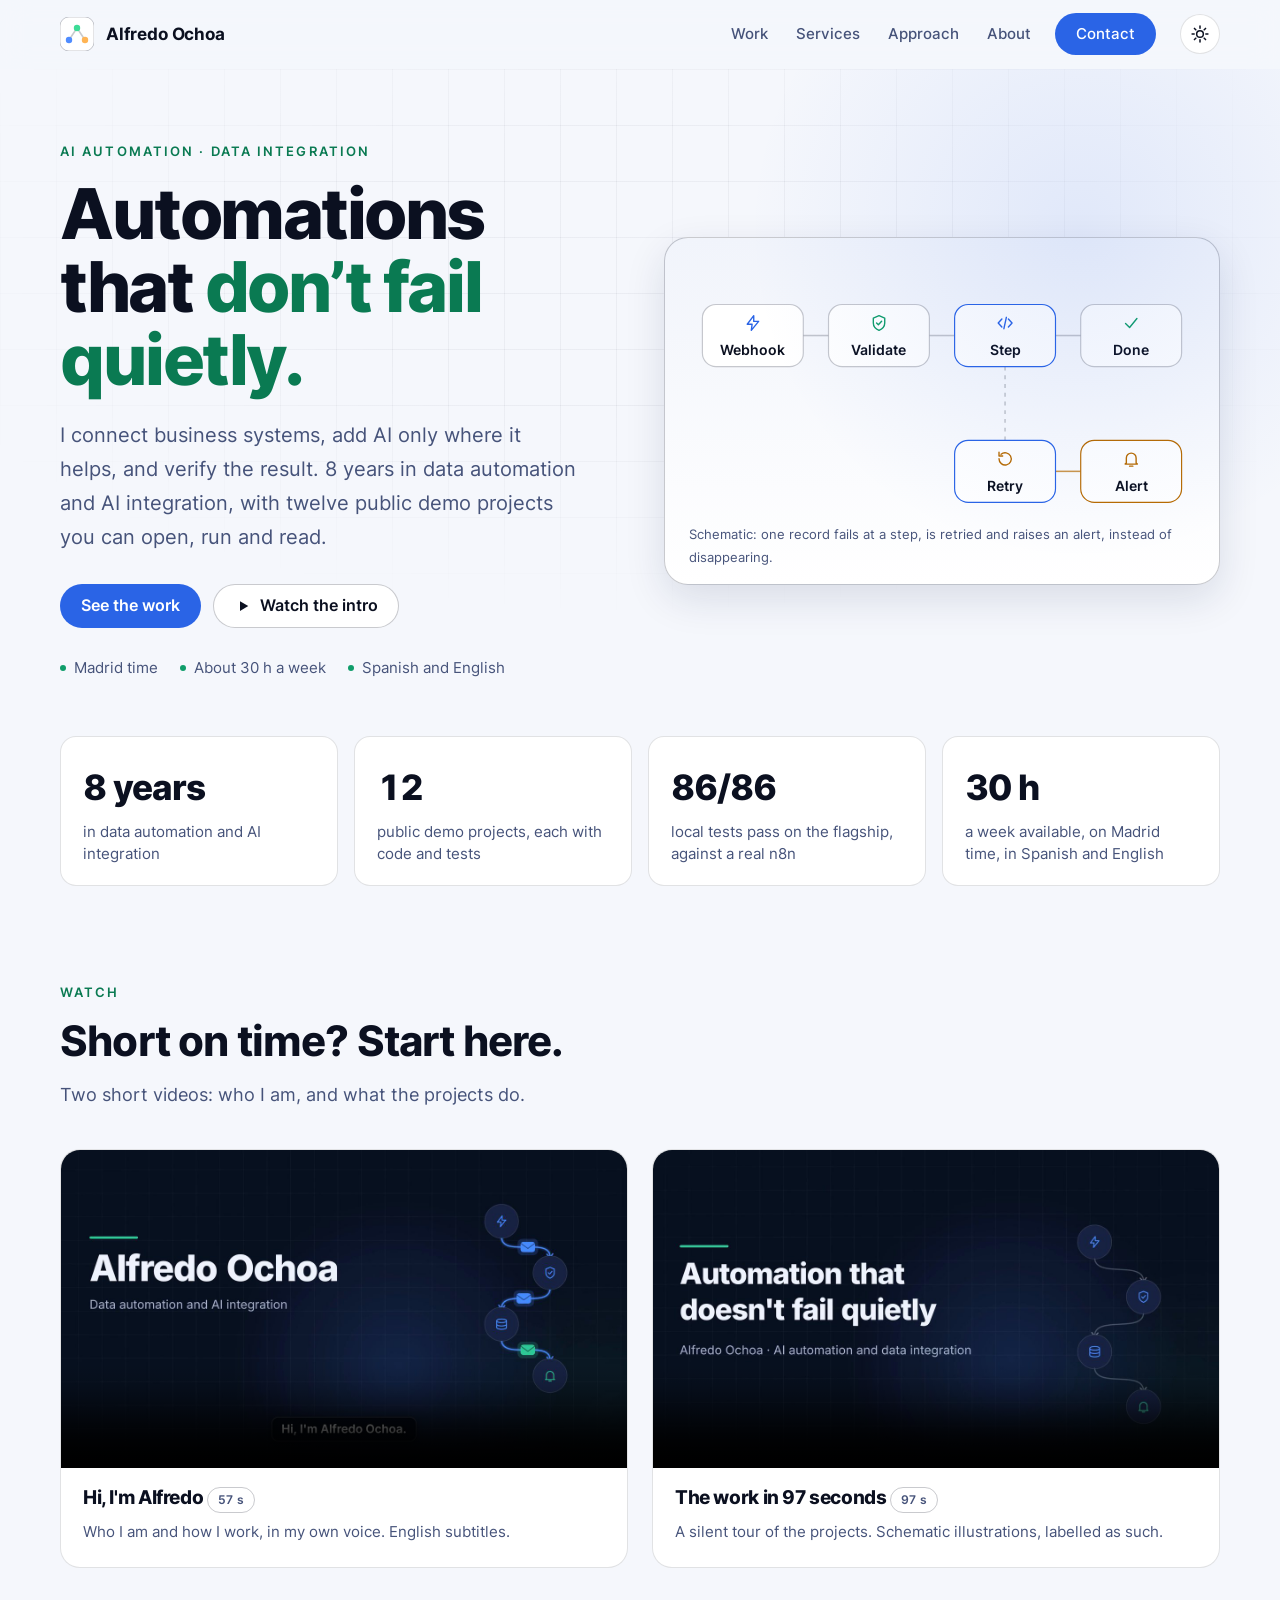
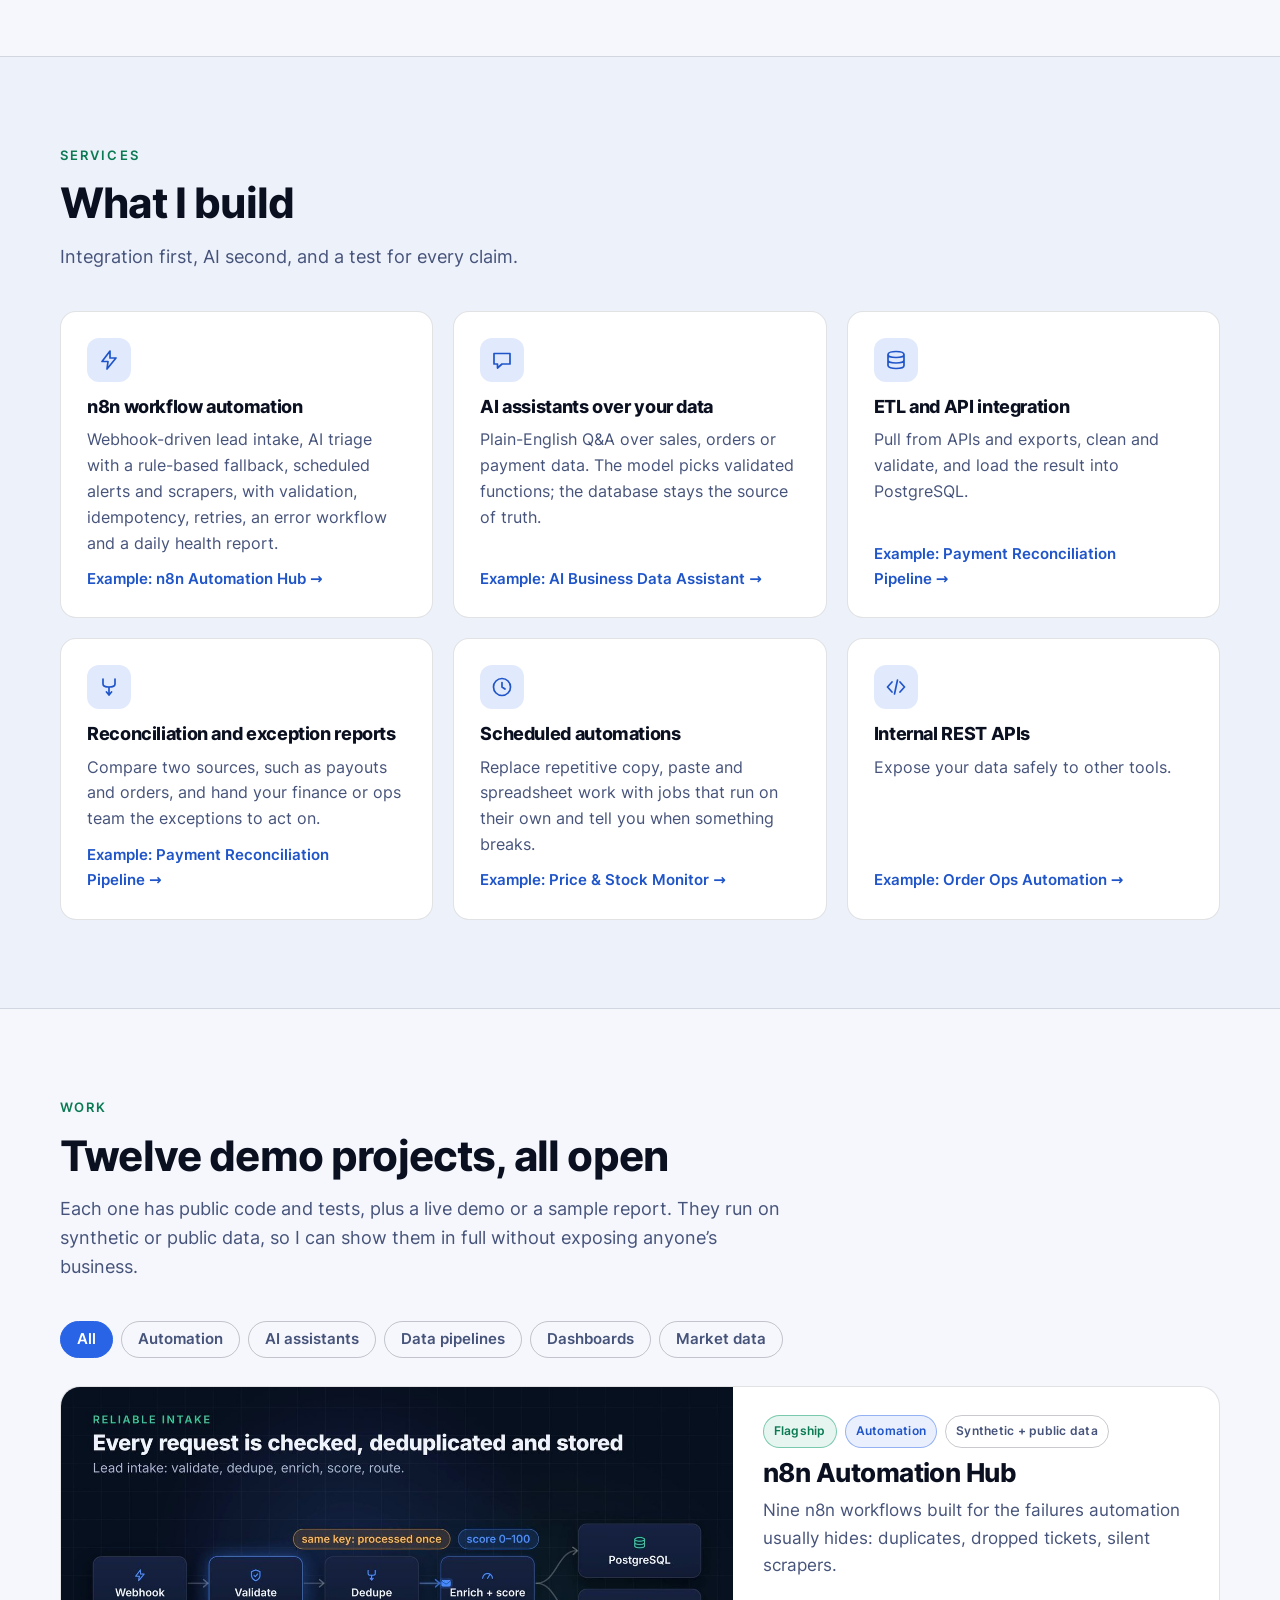
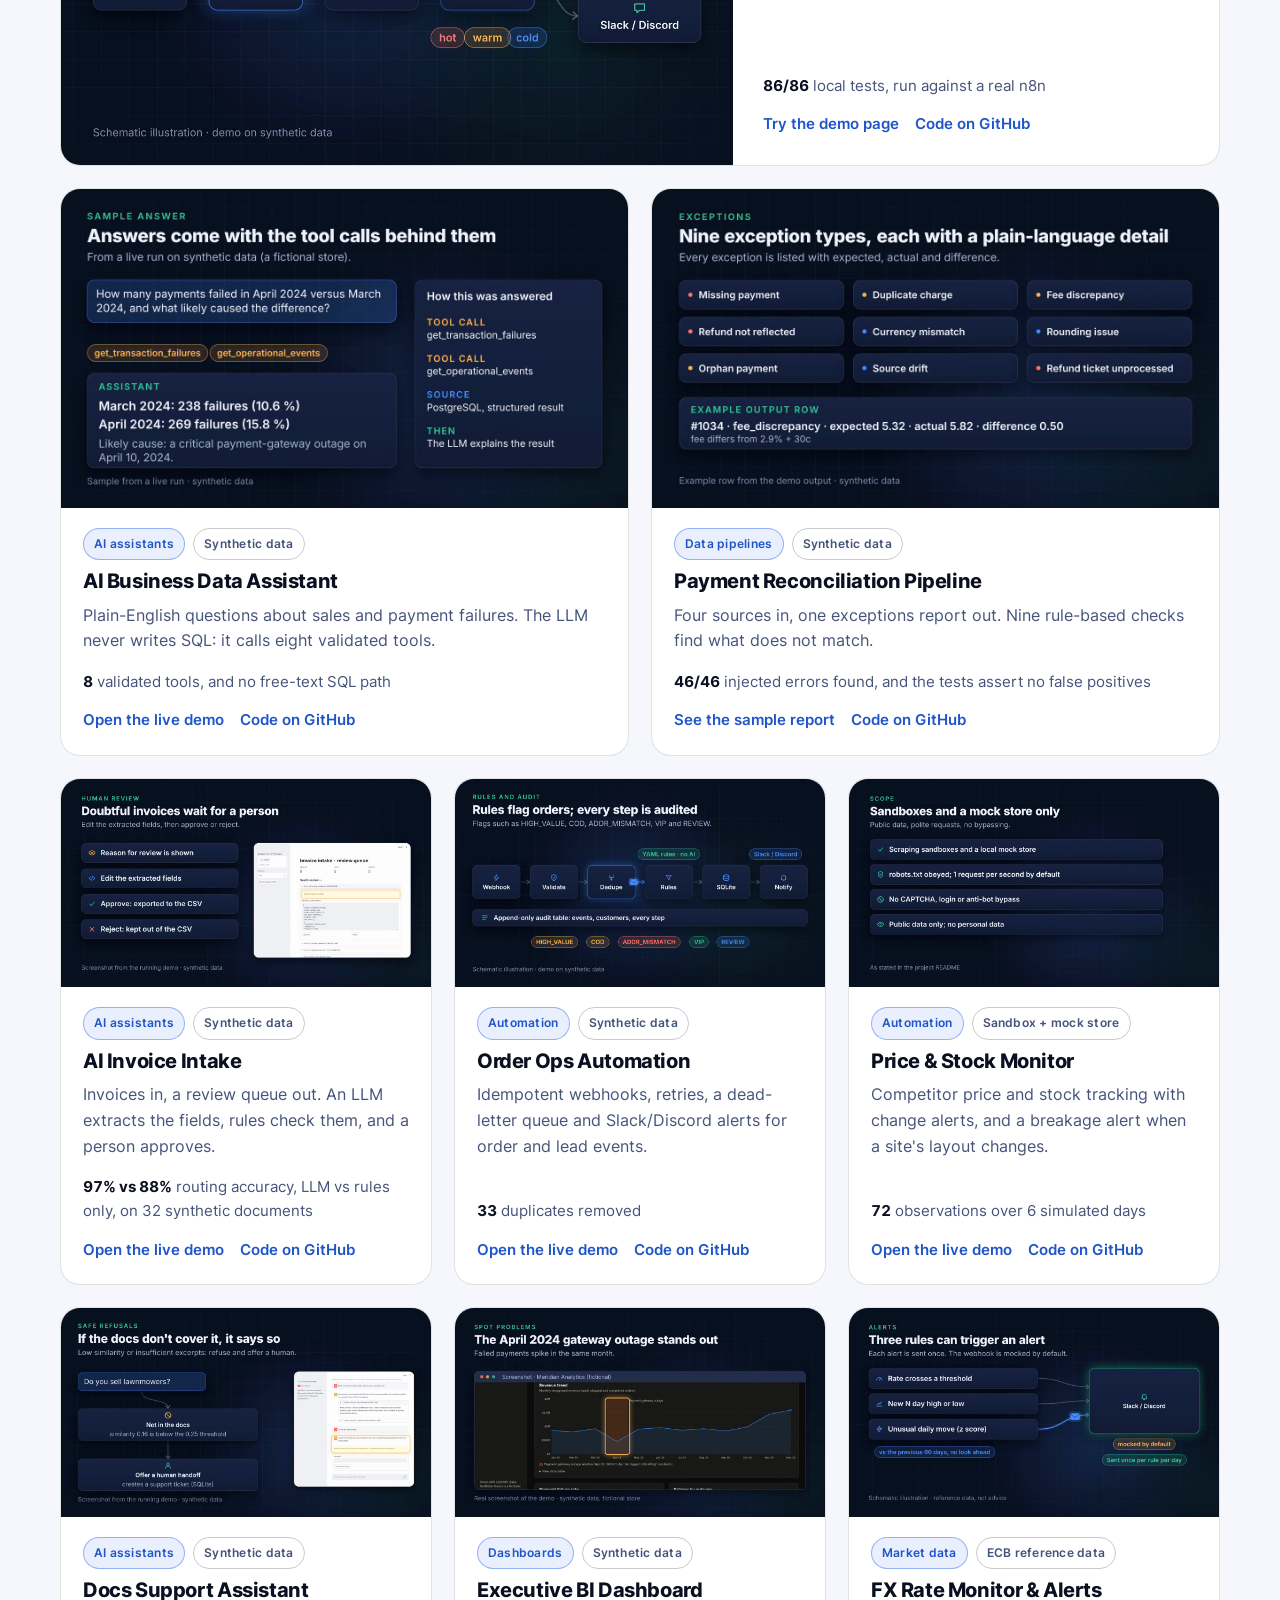
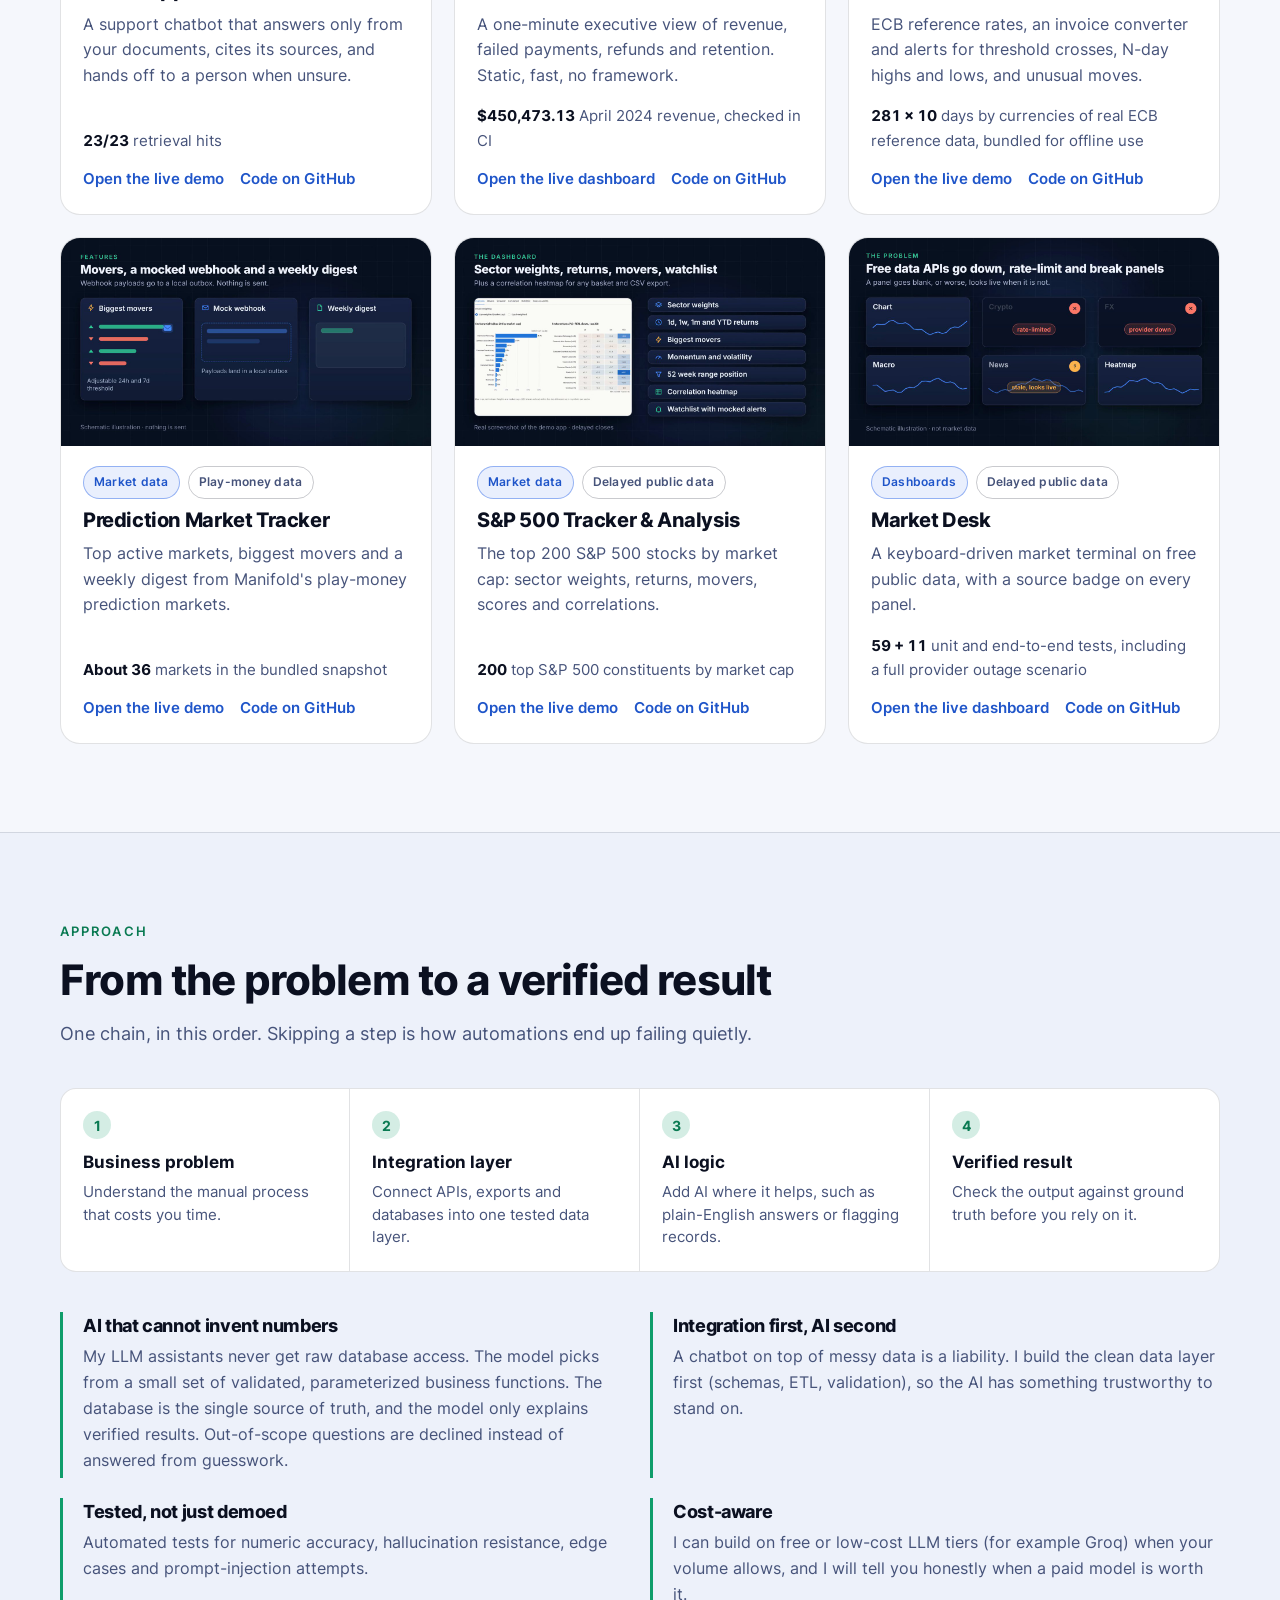
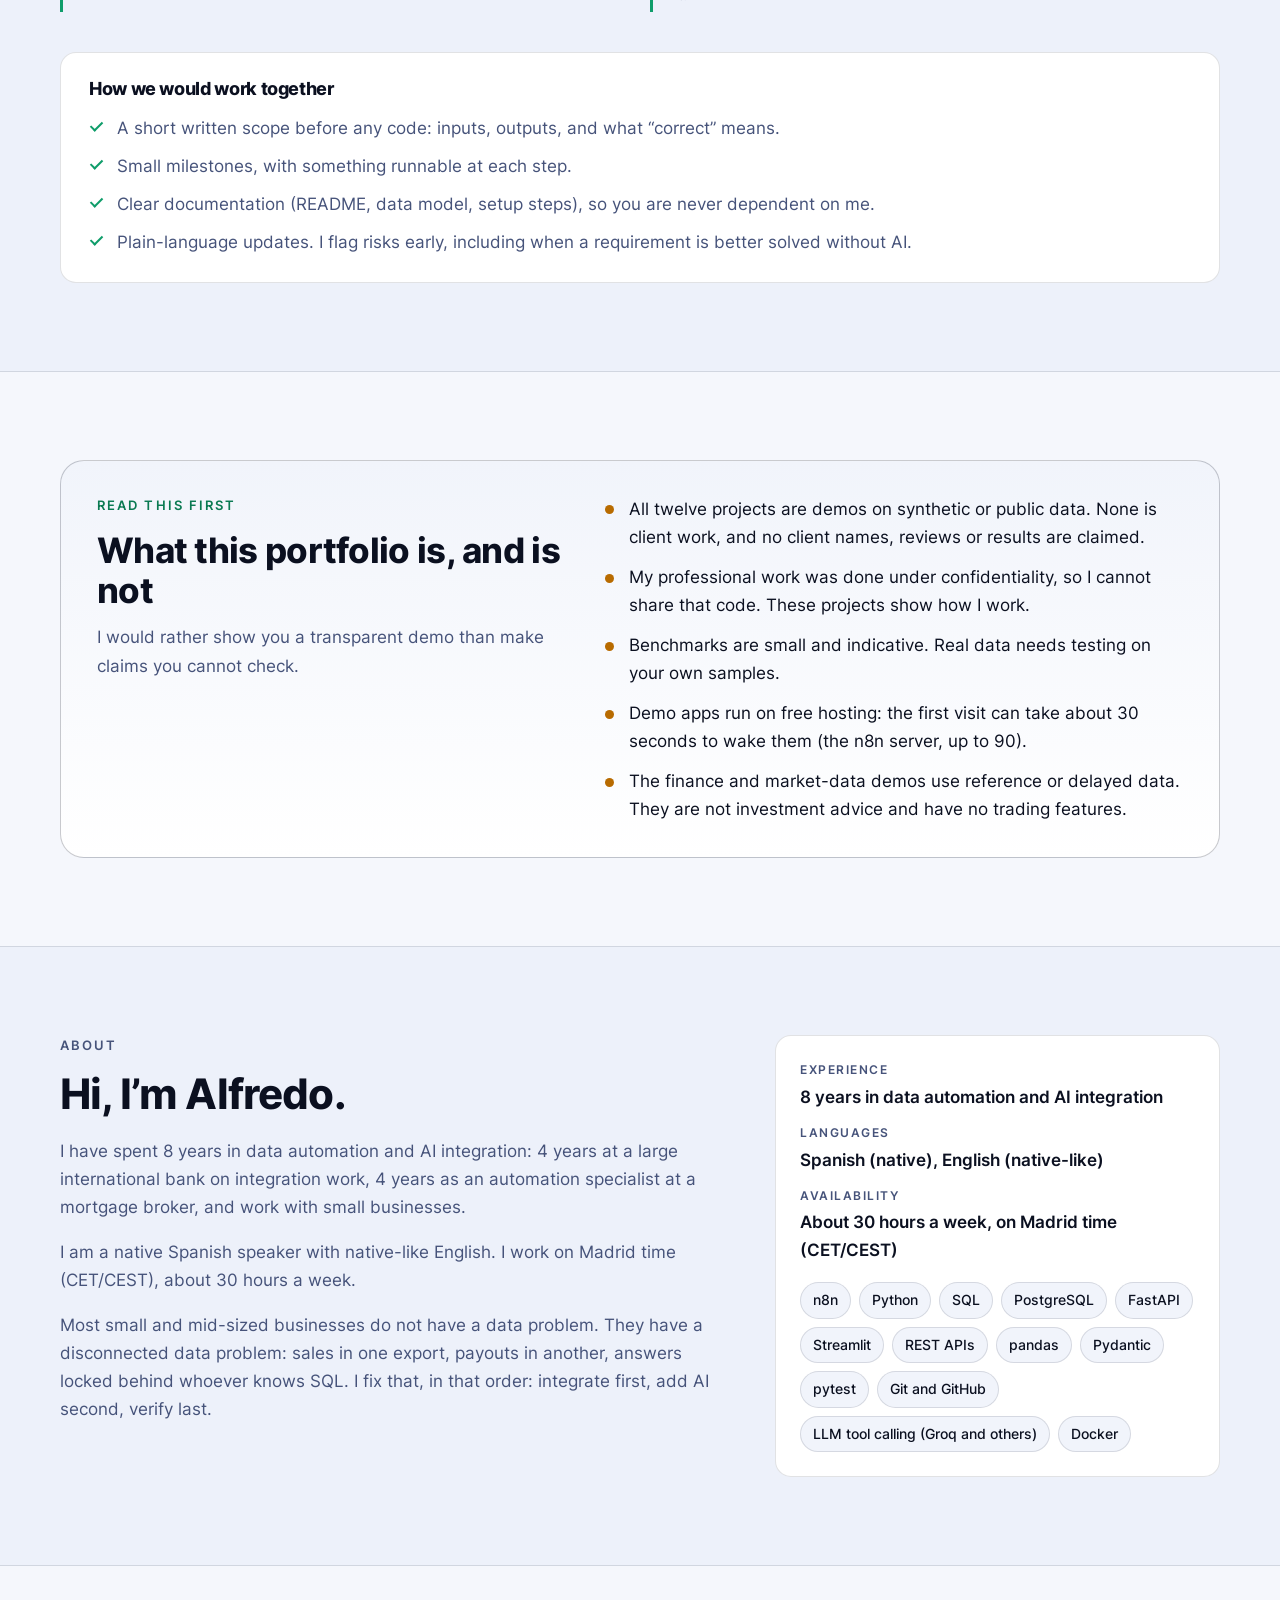
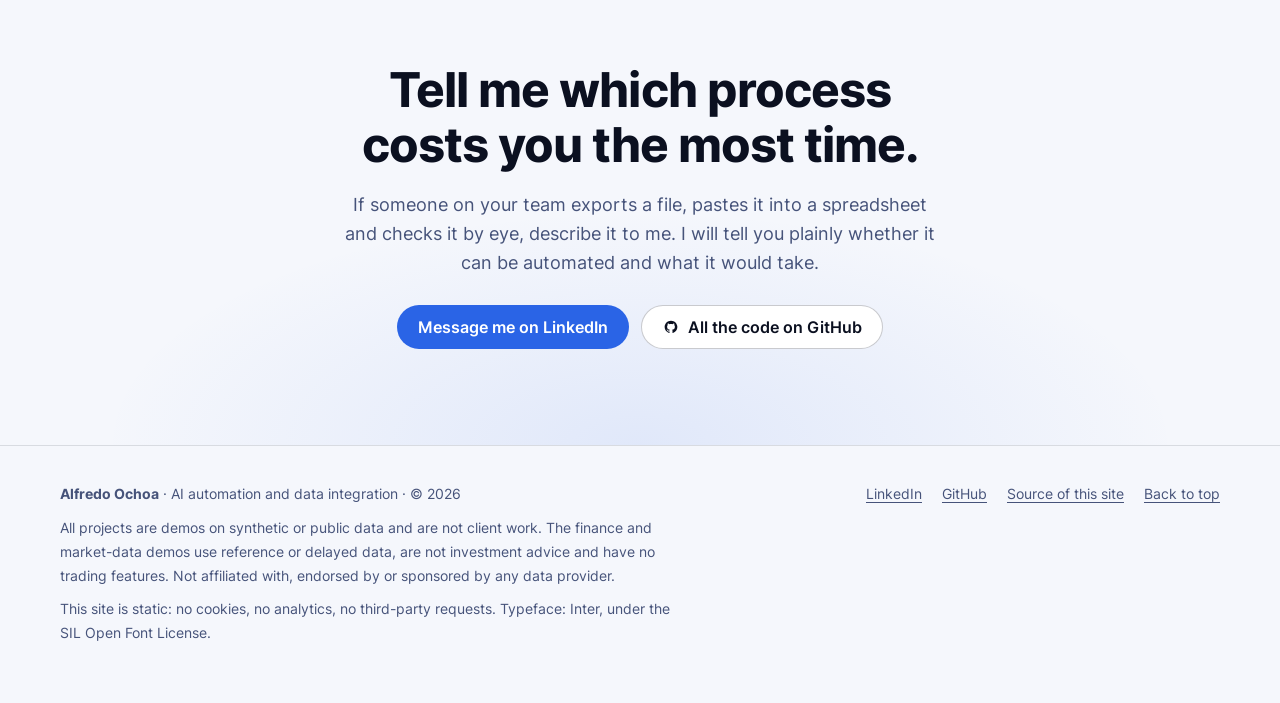
==== commit 93518bea: "feat: LinkedIn as the contact button, footer link and sameAs Co-Authored-By: Claude Sonnet 5.5 <nore" ====
--- a/index.html
+++ b/index.html
@@ -20,7 +20,7 @@
 <link rel="preload" href="/assets/fonts/inter-latin-wght-normal.woff2" as="font" type="font/woff2" crossorigin>
 <link rel="stylesheet" href="/assets/site.css">
 <script>(function(){try{var t=localStorage.getItem('theme');if(t==='light'||t==='dark')document.documentElement.setAttribute('data-theme',t)}catch(e){}document.documentElement.className+=' js'})()</script>
-<script type="application/ld+json">{"@context":"https://schema.org","@type":"Person","name":"Alfredo Ochoa","url":"https://alfiochoa.github.io/","jobTitle":"AI automation and data integration freelancer","knowsLanguage":["es","en"],"knowsAbout":["n8n","Workflow automation","Python","Data integration","ETL","PostgreSQL","LLM tool calling","Data reconciliation"],"sameAs":["https://github.com/alfiochoa"]}</script>
+<script type="application/ld+json">{"@context":"https://schema.org","@type":"Person","name":"Alfredo Ochoa","url":"https://alfiochoa.github.io/","jobTitle":"AI automation and data integration freelancer","knowsLanguage":["es","en"],"knowsAbout":["n8n","Workflow automation","Python","Data integration","ETL","PostgreSQL","LLM tool calling","Data reconciliation"],"sameAs":["https://github.com/alfiochoa","https://www.linkedin.com/in/alfredochoa/"]}</script>
 </head>
 
 <body id="top">
@@ -196,7 +196,7 @@
 <section id="contact" class="contact" aria-labelledby="h-contact"><div class="wrap">
 <h2 id="h-contact">Tell me which process costs you the most time.</h2>
 <p>If someone on your team exports a file, pastes it into a spreadsheet and checks it by eye, describe it to me. I will tell you plainly whether it can be automated and what it would take.</p>
-<div class="cta-row"><a class="btn btn-primary" href="https://github.com/alfiochoa"><svg class="" viewBox="0 0 24 24" aria-hidden="true" focusable="false"><path d="M12 3.5 C7.3 3.5 3.5 7.3 3.5 12 C3.5 15.8 6 18.9 9.4 20 C9.8 20.1 10 19.8 10 19.5 V18 C7.7 18.5 7.2 16.9 7.2 16.9 C6.8 15.9 6.3 15.7 6.3 15.7 C5.5 15.2 6.4 15.2 6.4 15.2 C7.2 15.3 7.7 16 7.7 16 C8.4 17.3 9.6 16.9 10 16.7 C10.1 16.2 10.3 15.8 10.5 15.6 C8.7 15.4 6.8 14.7 6.8 11.6 C6.8 10.7 7.1 10 7.7 9.4 C7.6 9.2 7.3 8.4 7.7 7.3 C7.7 7.3 8.4 7.1 10 8.2 C10.7 8 11.3 7.9 12 7.9 C12.7 7.9 13.3 8 14 8.2 C15.6 7.1 16.3 7.3 16.3 7.3 C16.7 8.4 16.4 9.2 16.3 9.4 C16.9 10 17.2 10.7 17.2 11.6 C17.2 14.7 15.3 15.4 13.5 15.6 C13.8 15.9 14 16.3 14 17 V19.5 C14 19.8 14.2 20.1 14.6 20 C18 18.9 20.5 15.8 20.5 12 C20.5 7.3 16.7 3.5 12 3.5 Z"/></svg>All the code on GitHub</a></div></div></section>
+<div class="cta-row"><a class="btn btn-primary" href="https://www.linkedin.com/in/alfredochoa/">Message me on LinkedIn</a><a class="btn btn-ghost" href="https://github.com/alfiochoa"><svg class="" viewBox="0 0 24 24" aria-hidden="true" focusable="false"><path d="M12 3.5 C7.3 3.5 3.5 7.3 3.5 12 C3.5 15.8 6 18.9 9.4 20 C9.8 20.1 10 19.8 10 19.5 V18 C7.7 18.5 7.2 16.9 7.2 16.9 C6.8 15.9 6.3 15.7 6.3 15.7 C5.5 15.2 6.4 15.2 6.4 15.2 C7.2 15.3 7.7 16 7.7 16 C8.4 17.3 9.6 16.9 10 16.7 C10.1 16.2 10.3 15.8 10.5 15.6 C8.7 15.4 6.8 14.7 6.8 11.6 C6.8 10.7 7.1 10 7.7 9.4 C7.6 9.2 7.3 8.4 7.7 7.3 C7.7 7.3 8.4 7.1 10 8.2 C10.7 8 11.3 7.9 12 7.9 C12.7 7.9 13.3 8 14 8.2 C15.6 7.1 16.3 7.3 16.3 7.3 C16.7 8.4 16.4 9.2 16.3 9.4 C16.9 10 17.2 10.7 17.2 11.6 C17.2 14.7 15.3 15.4 13.5 15.6 C13.8 15.9 14 16.3 14 17 V19.5 C14 19.8 14.2 20.1 14.6 20 C18 18.9 20.5 15.8 20.5 12 C20.5 7.3 16.7 3.5 12 3.5 Z"/></svg>All the code on GitHub</a></div></div></section>
 </main>
 <footer>
 <div class="wrap cols">
@@ -205,7 +205,7 @@
 <p>All projects are demos on synthetic or public data and are not client work. The finance and market-data demos use reference or delayed data, are not investment advice and have no trading features. Not affiliated with, endorsed by or sponsored by any data provider.</p>
 <p>This site is static: no cookies, no analytics, no third-party requests. Typeface: Inter, under the SIL Open Font License.</p>
 </div>
-<div class="links"><a href="https://github.com/alfiochoa">GitHub</a><a href="https://github.com/alfiochoa/alfiochoa.github.io">Source of this site</a><a href="#top">Back to top</a></div>
+<div class="links"><a href="https://www.linkedin.com/in/alfredochoa/">LinkedIn</a><a href="https://github.com/alfiochoa">GitHub</a><a href="https://github.com/alfiochoa/alfiochoa.github.io">Source of this site</a><a href="#top">Back to top</a></div>
 </div>
 </footer>
 <script src="/assets/site.js" defer></script>
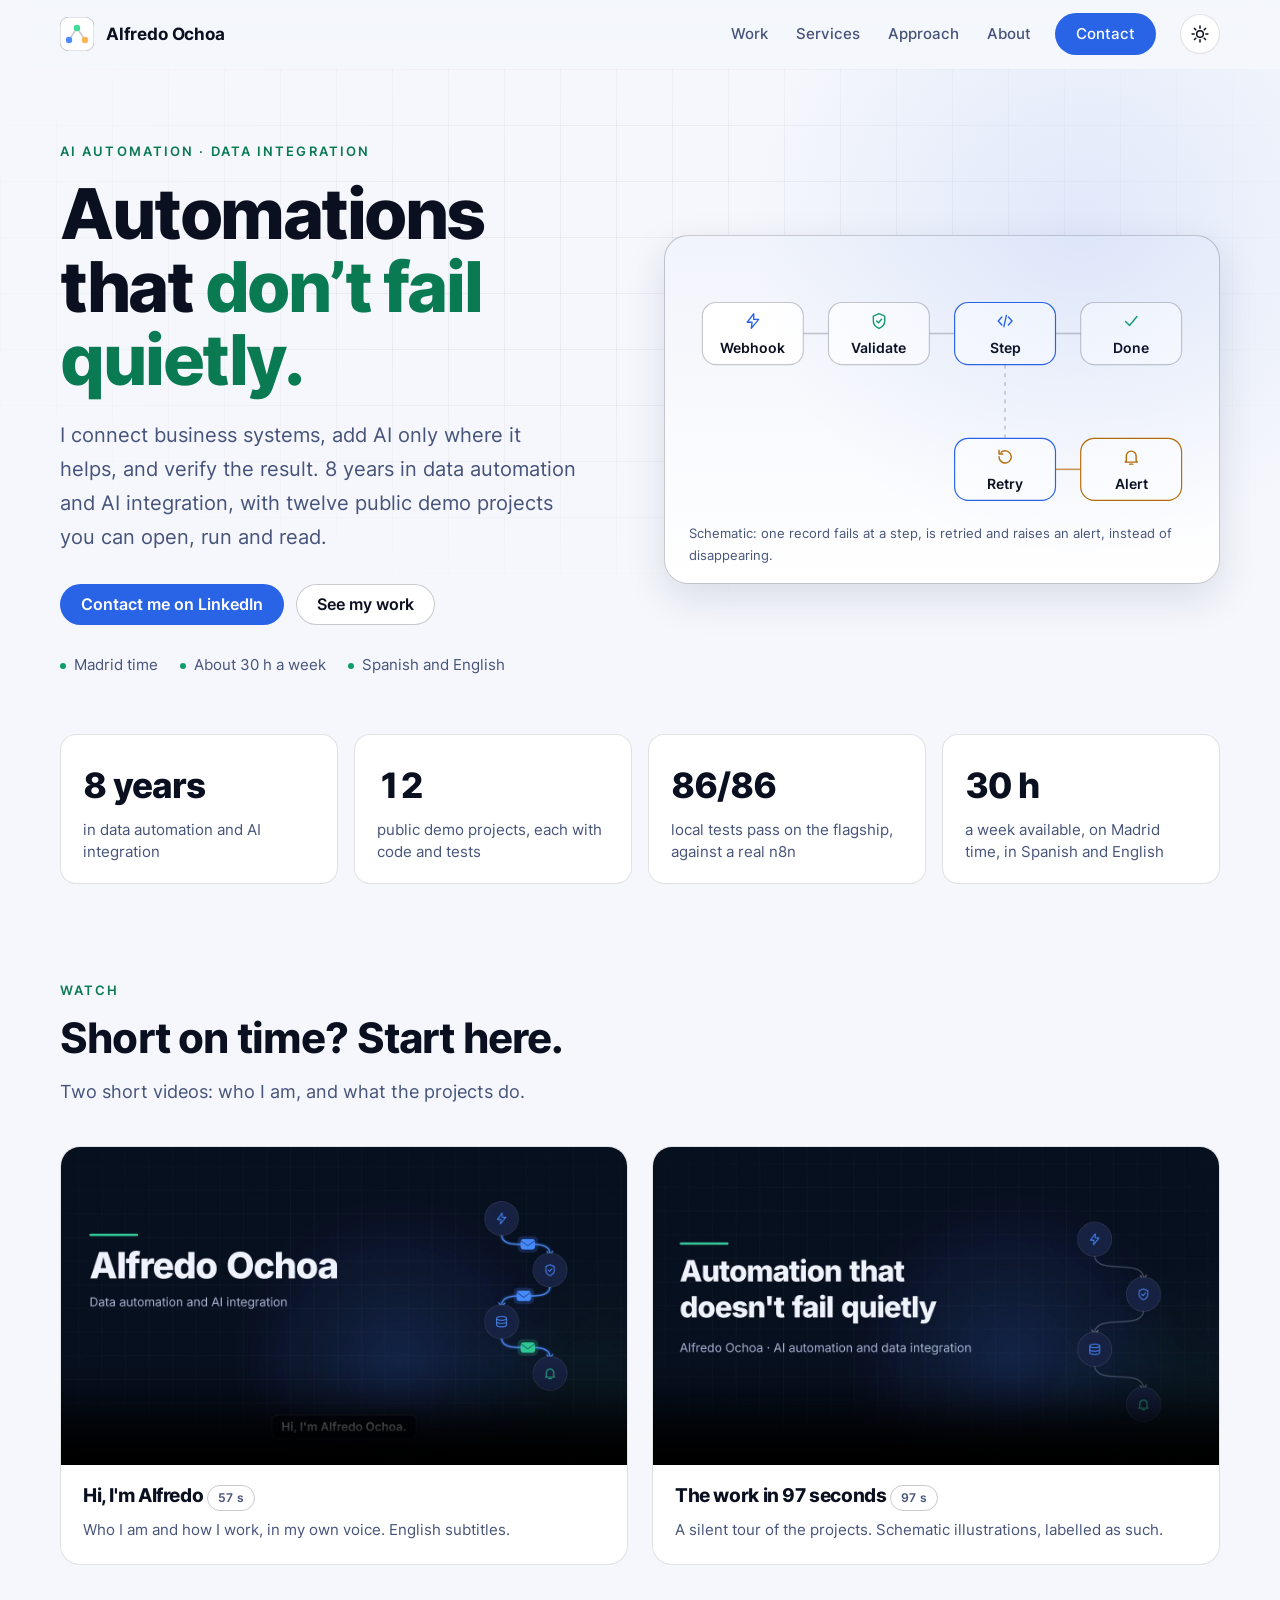
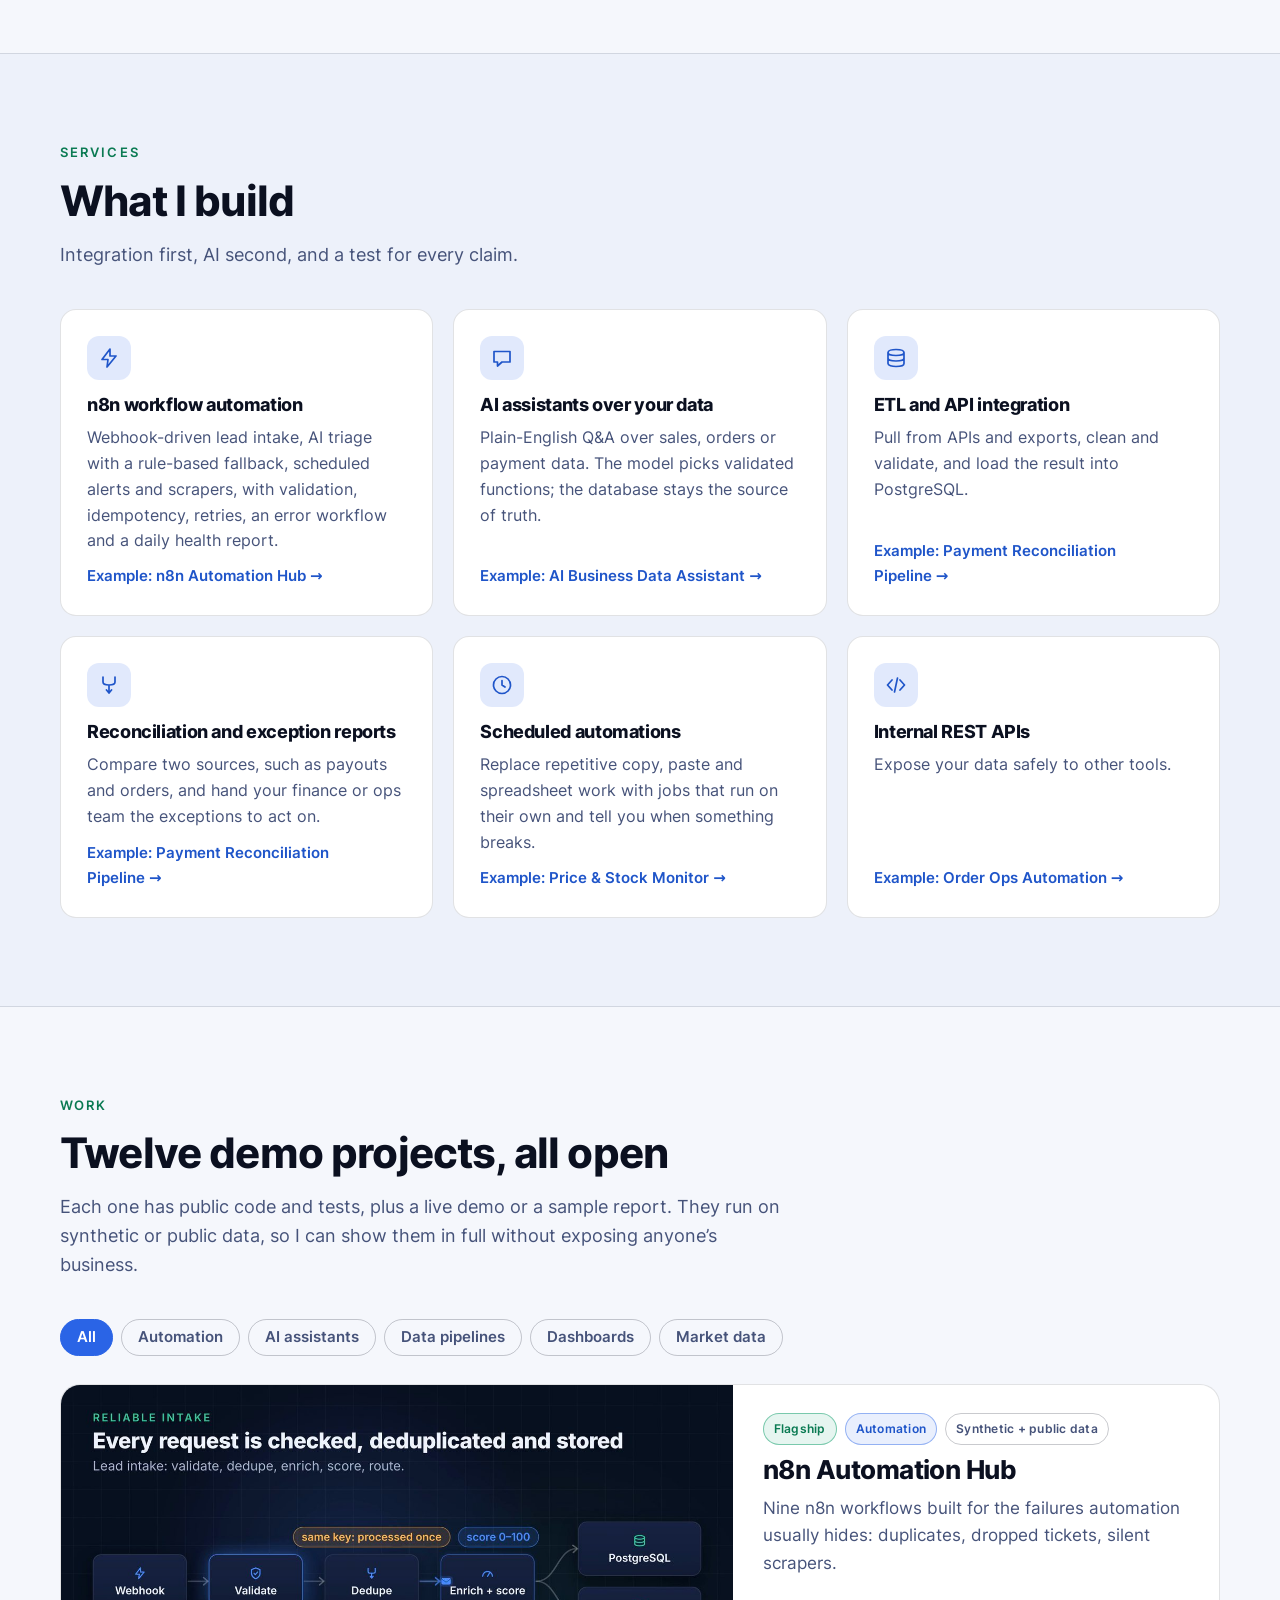
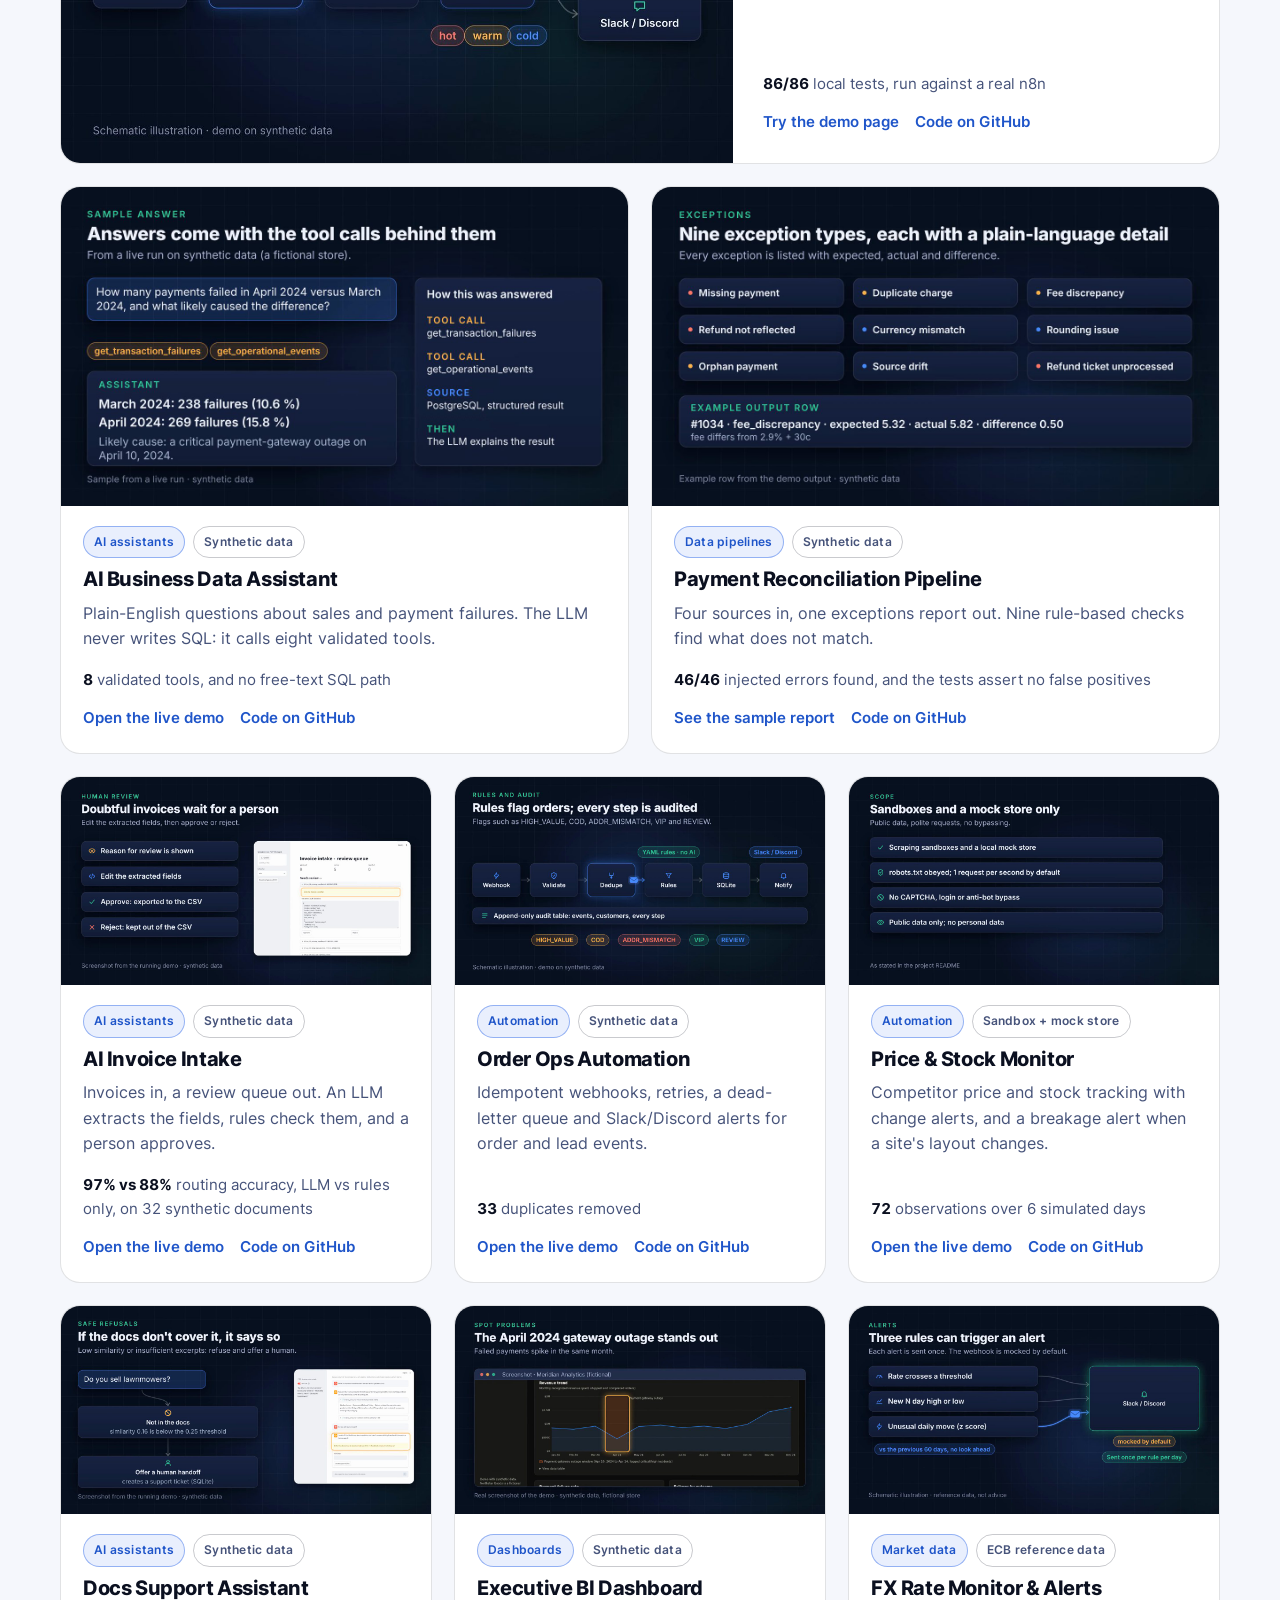
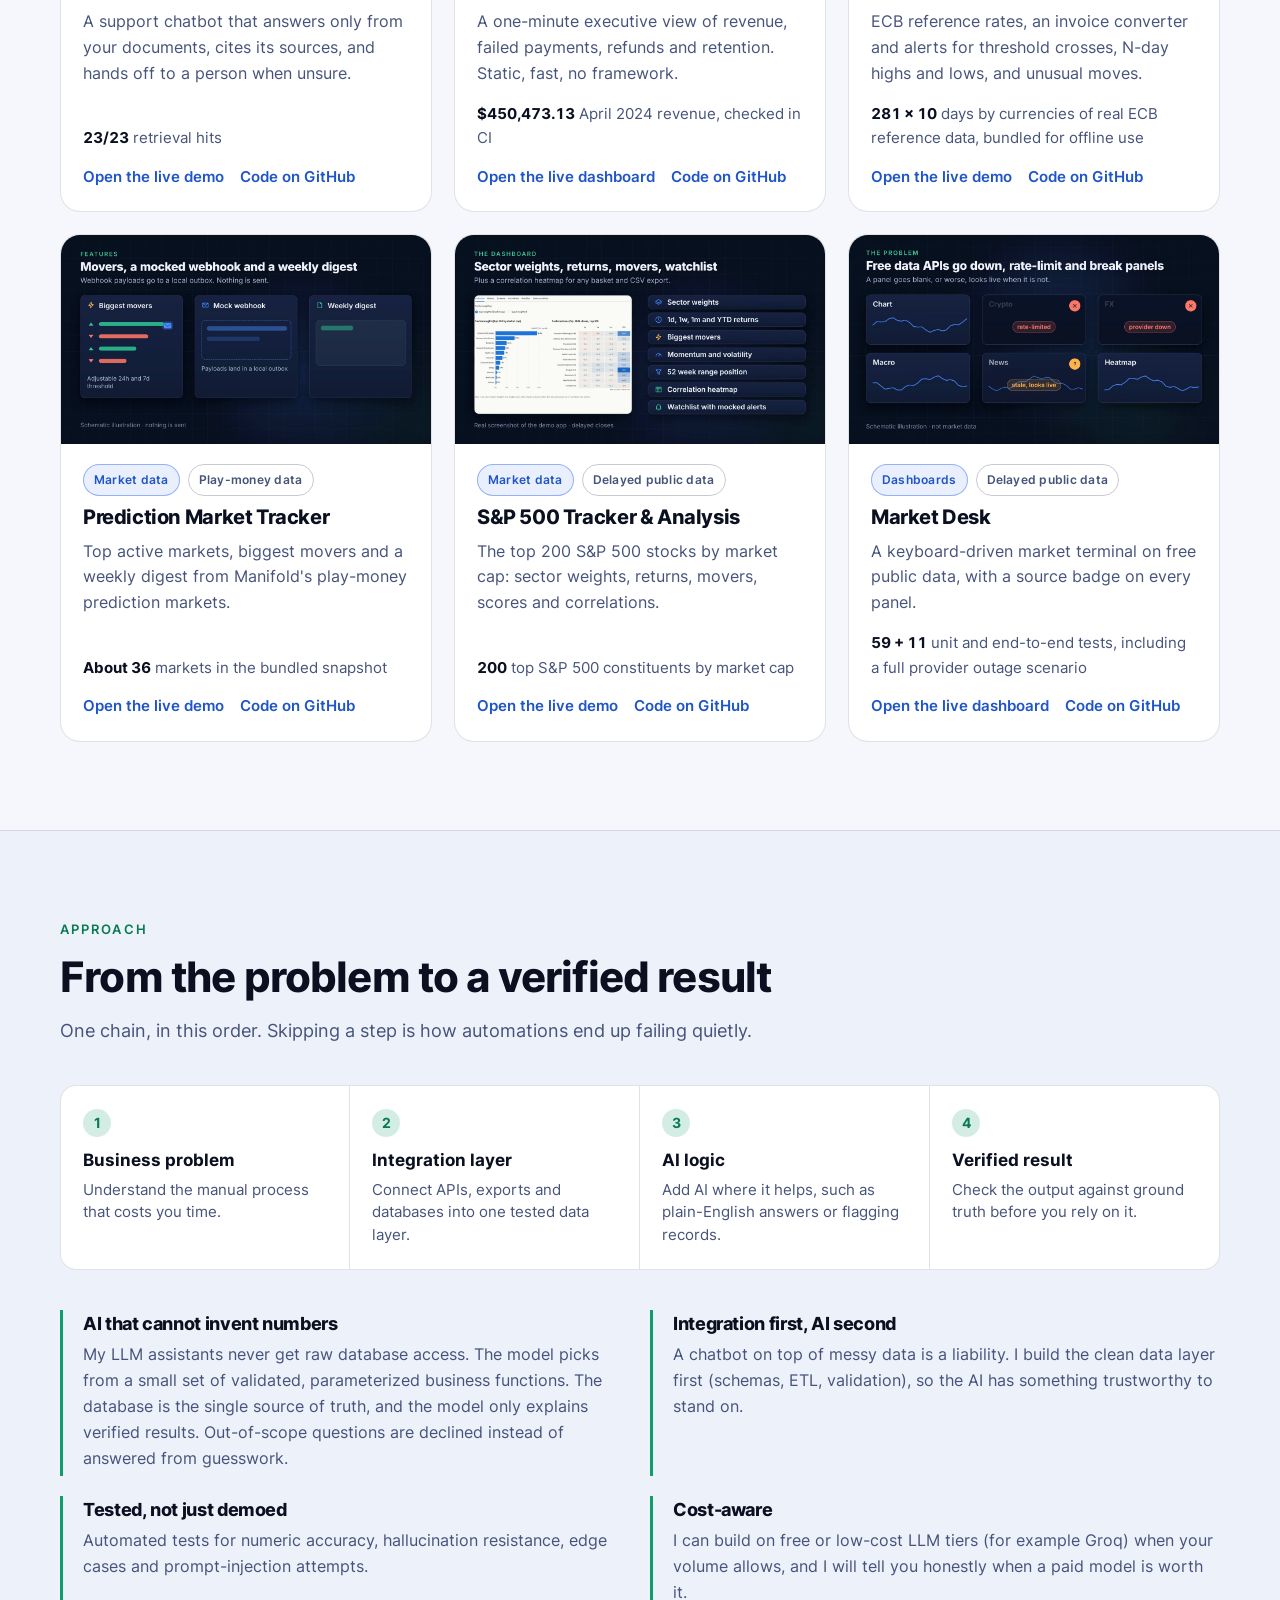
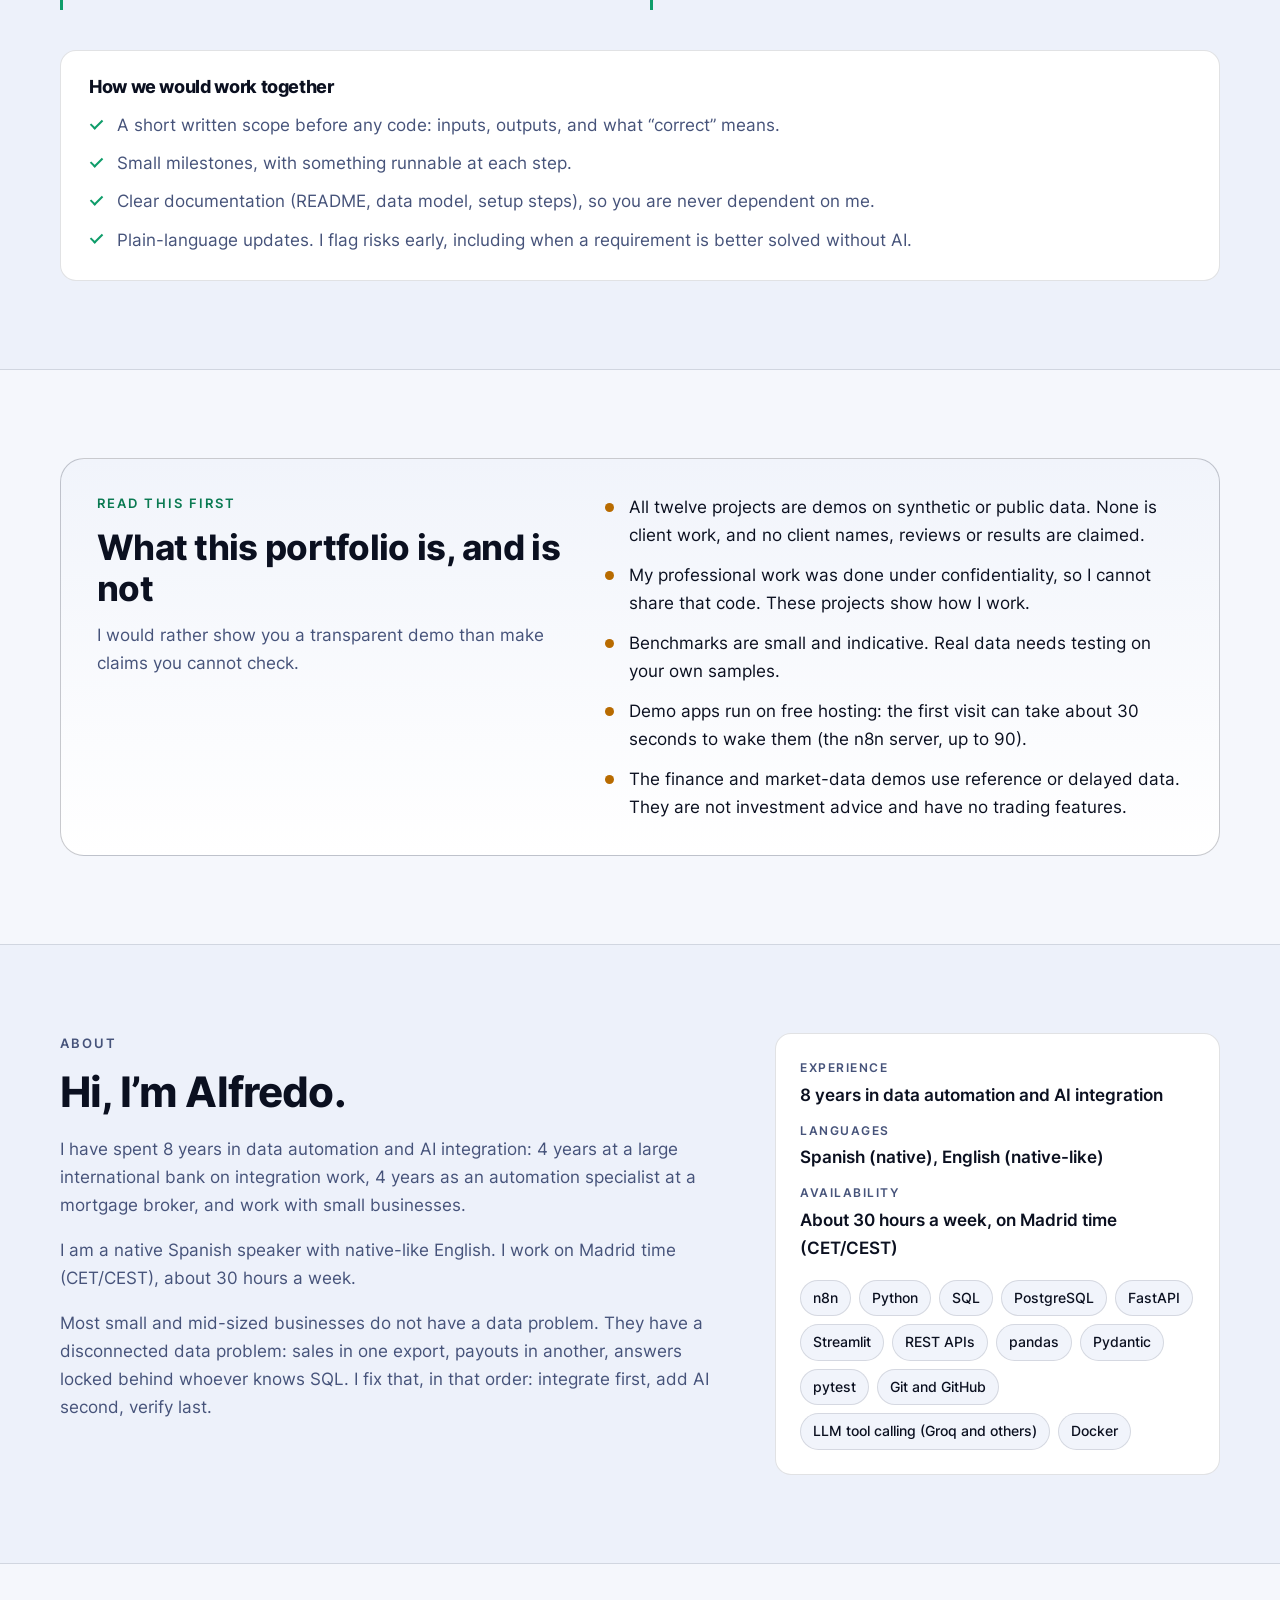
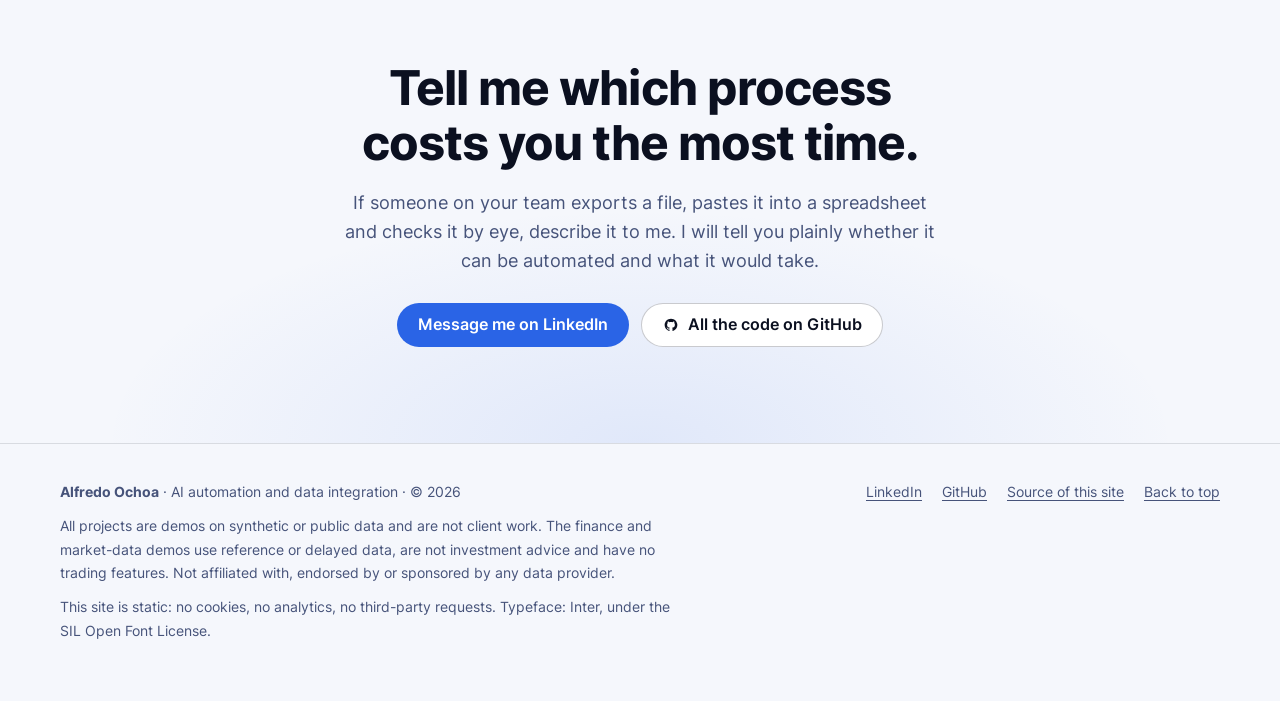
==== commit 22cb8329: "feat: hero buttons: contact on LinkedIn (primary), see my work (secondary) Co-Authored-By: Claude So" ====
--- a/index.html
+++ b/index.html
@@ -42,7 +42,7 @@
 <p class="kicker">AI automation &middot; Data integration</p>
 <h1 class="display" id="h1">Automations that <em>don&rsquo;t fail quietly.</em></h1>
 <p class="lede">I connect business systems, add AI only where it helps, and verify the result. 8 years in data automation and AI integration, with twelve public demo projects you can open, run and read.</p>
-<div class="cta-row"><a class="btn btn-primary" href="#work">See the work</a><a class="btn btn-ghost" href="#watch"><svg class="" viewBox="0 0 24 24" aria-hidden="true" focusable="false"><path d="M8 5.5 L19 12 L8 18.5 Z"/></svg>Watch the intro</a></div>
+<div class="cta-row"><a class="btn btn-primary" href="https://www.linkedin.com/in/alfredochoa/">Contact me on LinkedIn</a><a class="btn btn-ghost" href="#work">See my work</a></div>
 <ul class="meta"><li>Madrid time</li><li>About 30 h a week</li><li>Spanish and English</li></ul>
 </div>
 <figure class="flow-card"><svg class="flow-svg" viewBox="0 0 534 270" role="img" aria-label="Schematic: a record flows from a webhook through validation and a step. When the step fails, the record is retried and an alert is raised instead of the record disappearing.">
